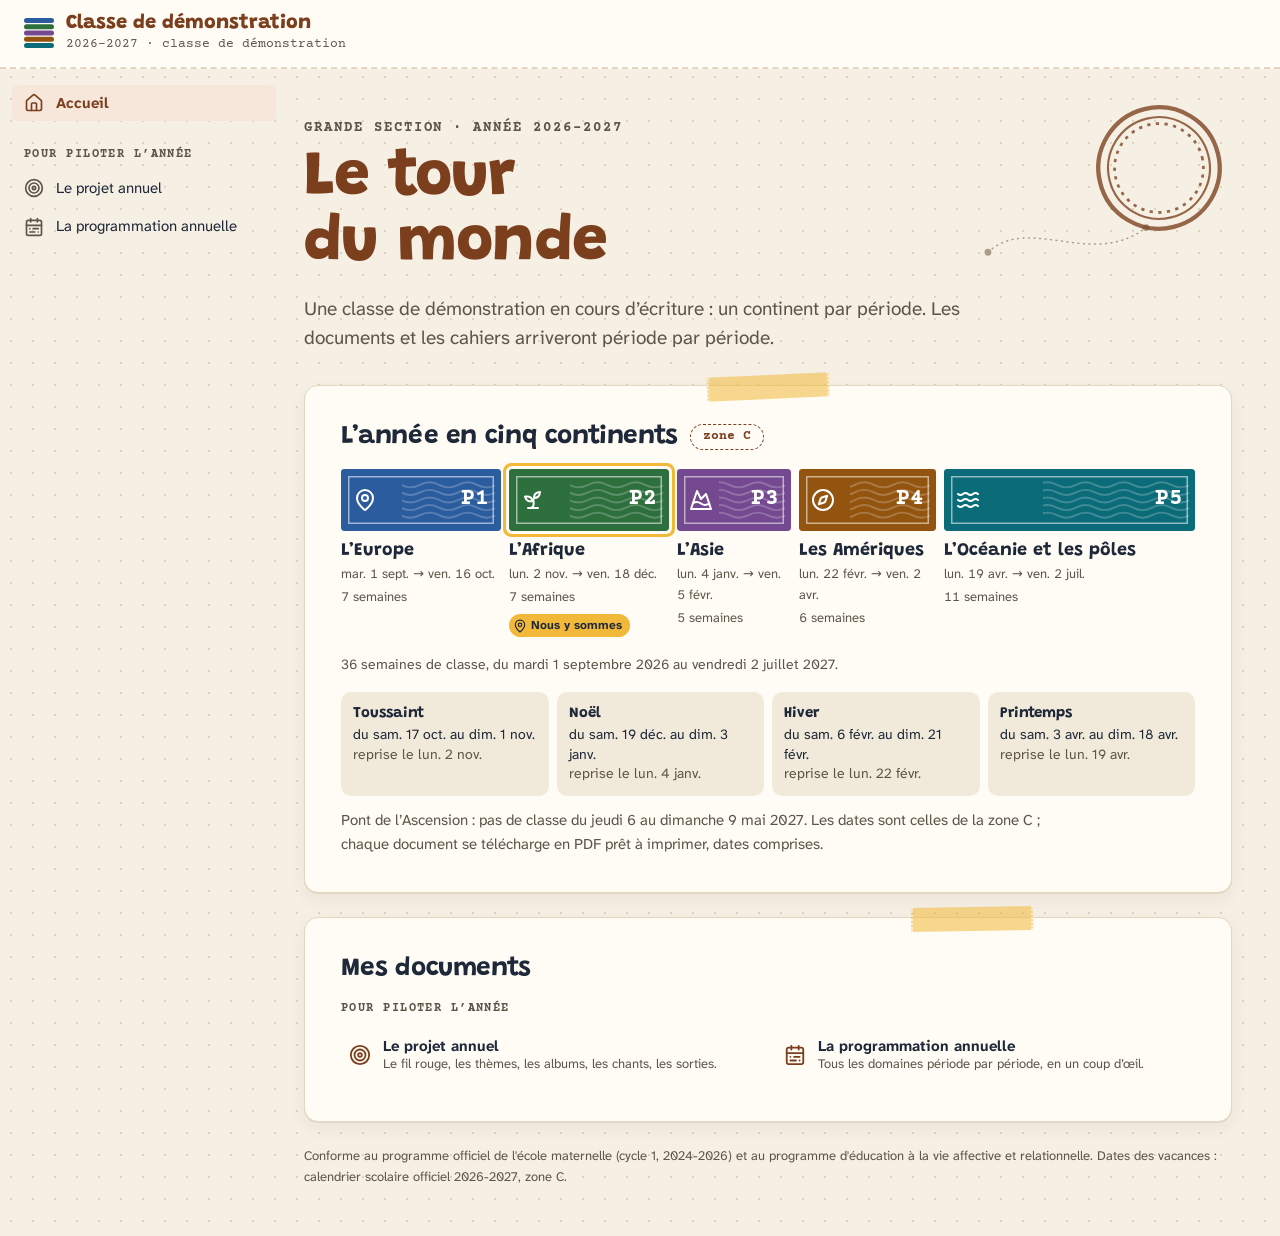
==== site/index.html @ b3f5111d "Chaque classe a son design system : un thème qui habille des composants nommés Décision du propriéta" ====
<!DOCTYPE html>
<html lang="fr">
<head>
  <meta charset="UTF-8">
  <meta name="viewport" content="width=device-width, initial-scale=1, viewport-fit=cover">
  <title>Ma classe</title>
  <meta name="description" content="Toutes les progressions, la programmation et les évaluations de l'année, aux dates des vacances de la classe, à consulter et à imprimer en PDF.">
  <meta name="theme-color" content="#f6f7f2" media="(prefers-color-scheme: light)">
  <meta name="theme-color" content="#121a16" media="(prefers-color-scheme: dark)">
  <link rel="icon" href="favicon.ico" sizes="any">
  <link rel="icon" href="icones/favicon-32.png" type="image/png" sizes="32x32">
  <link rel="apple-touch-icon" href="icones/favicon-180.png" sizes="180x180">
  <link rel="stylesheet" href="charte/charte.css">
  <link rel="stylesheet" href="app.css">
</head>
<body data-support="ecran">
  <header class="bandeau" data-composant="bandeau">
    <span class="orne" data-orne="bandeau" aria-hidden="true"></span>
    <button id="menu-toggle" class="menu-toggle" type="button" aria-label="Ouvrir le menu" aria-expanded="false" aria-controls="sidebar">
      <svg class="ic" aria-hidden="true"><use href="charte/icones.svg#i-menu"/></svg>
    </button>
    <a class="marque" href="#/accueil">
      <svg class="marque-frise" viewBox="0 0 30 30" aria-hidden="true">
        <rect class="m1" x="0" y="0" width="30" height="5" rx="2.5"/>
        <rect class="m2" x="0" y="6.25" width="30" height="5" rx="2.5"/>
        <rect class="m3" x="0" y="12.5" width="30" height="5" rx="2.5"/>
        <rect class="m4" x="0" y="18.75" width="30" height="5" rx="2.5"/>
        <rect class="m5" x="0" y="25" width="30" height="5" rx="2.5"/>
      </svg>
      <span class="marque-texte">
        <span class="marque-titre"></span>
        <span class="marque-sous"></span>
      </span>
    </a>
  </header>

  <div class="layout">
    <nav id="sidebar" class="sidebar" data-composant="menu" aria-label="Documents de l'année"></nav>
    <main class="page">
      <div class="toolbar" data-composant="barre">
        <div id="fil" class="fil"></div>
        <div class="boutons">
          <a id="btn-pdf" class="btn btn-principal" hidden title="PDF prêt à imprimer, avec les dates des vacances de la classe">
            <svg class="ic" aria-hidden="true"><use href="charte/icones.svg#i-download"/></svg>Télécharger le PDF</a>
          <a id="btn-entrainement" class="btn" hidden title="Fiches d'entraînement avec sous-objectifs, 2 niveaux (★ / ★★)">
            <svg class="ic" aria-hidden="true"><use href="charte/icones.svg#i-pencil"/></svg>Entraînement</a>
          <a id="btn-fiches" class="btn" hidden title="Feuilles individuelles d'évaluation, à photocopier">
            <svg class="ic" aria-hidden="true"><use href="charte/icones.svg#i-printer"/></svg>Fiches élève</a>
          <a id="btn-imagier" class="btn" hidden title="Imagier Montessori : cartes de nomenclature en photographies, à découper et à plastifier">
            <svg class="ic" aria-hidden="true"><use href="charte/icones.svg#i-image"/></svg>Imagier</a>
          <a id="btn-corpus" class="btn" hidden title="Cartes-corpus : les mots des trois corpus en cartes de nomenclature, et les étiquettes de tri des fiches X.1">
            <svg class="ic" aria-hidden="true"><use href="charte/icones.svg#i-layers"/></svg>Cartes-corpus</a>
        </div>
      </div>
      <div id="periodes-print" class="periodes-print" hidden></div>
      <article id="contenu" class="contenu" data-composant="document" aria-live="polite">
        <p class="chargement">Chargement…</p>
      </article>
      <footer class="pied" data-composant="pied"></footer>
    </main>
  </div>

  <script src="marked.min.js"></script>
  <script src="classe.js"></script>
  <script src="commun.js"></script>
  <script src="app.js"></script>
</body>
</html>
---- site/charte/charte.css ----
/* Fabriqué par scripts/classe.py : socle.css, composants.css, puis le thème « tour-du-monde » (themes/tour-du-monde/ : theme.css, habillage.css).
   Ne pas modifier à la main : éditer ces fichiers, puis relancer  python3 scripts/classe.py generer */

/* Le socle de la charte — ce que toutes les classes partagent, quel que soit
 * leur thème.
 *
 *  - Andika, la police de tout mot qu'un enfant lit (a et g à un étage, l et I
 *    distincts) : elle ne dépend pas du thème, parce qu'elle sert la lecture ;
 *  - les espacements (pas de 4 px) et les rayons ;
 *  - la mécanique des périodes : data-periode="1".."5" pose --periode,
 *    --periode-trait et --periode-pale à partir des --pN que fournit le thème.
 *
 * Le thème de la classe (site/charte/themes/<thème>/, choisi par classe.yml)
 * fournit le reste : couleurs, polices de l'adulte, ombre (theme.css), et
 * l'habillage des composants nommés (composants.css, facultatif), avec ses
 * motifs et ses polices. scripts/classe.py generer assemble le socle et le
 * thème dans site/charte/charte.css, le seul fichier que chargent les pages.
 * Ne pas éditer charte.css à la main.
 *
 * Ce que le thème ne peut pas changer — la police de l'enfant, les
 * espacements, la mécanique des périodes, le format des pages — est contrôlé
 * par scripts/verifier-theme.py (skill charte-graphique, « Le contrat du
 * thème »).
 */

/* ——— Police de l'enfant (auto-hébergée : le PDF se fabrique sans réseau) ——— */
@font-face { font-family: "Andika"; font-style: normal; font-weight: 400; font-display: swap;
  src: url("polices/andika-latin-400.woff2") format("woff2");
  unicode-range: U+0000-00FF, U+0131, U+0152-0153, U+02BB-02BC, U+02C6, U+02DA, U+02DC, U+0304, U+0308, U+0329, U+2000-206F, U+20AC, U+2122, U+2191, U+2193, U+2212, U+2215, U+FEFF, U+FFFD; }
@font-face { font-family: "Andika"; font-style: normal; font-weight: 400; font-display: swap;
  src: url("polices/andika-latin-ext-400.woff2") format("woff2");
  unicode-range: U+0100-02BA, U+02BD-02C5, U+02C7-02CC, U+02CE-02D7, U+02DD-02FF, U+1E00-1E9F, U+1EF2-1EFF, U+2020, U+20A0-20AB, U+20AD-20C0, U+2113, U+2C60-2C7F, U+A720-A7FF; }
@font-face { font-family: "Andika"; font-style: normal; font-weight: 700; font-display: swap;
  src: url("polices/andika-latin-700.woff2") format("woff2");
  unicode-range: U+0000-00FF, U+0131, U+0152-0153, U+02BB-02BC, U+02C6, U+02DA, U+02DC, U+0304, U+0308, U+0329, U+2000-206F, U+20AC, U+2122, U+2191, U+2193, U+2212, U+2215, U+FEFF, U+FFFD; }
@font-face { font-family: "Andika"; font-style: normal; font-weight: 700; font-display: swap;
  src: url("polices/andika-latin-ext-700.woff2") format("woff2");
  unicode-range: U+0100-02BA, U+02BD-02C5, U+02C7-02CC, U+02CE-02D7, U+02DD-02FF, U+1E00-1E9F, U+1EF2-1EFF, U+2020, U+20A0-20AB, U+20AD-20C0, U+2113, U+2C60-2C7F, U+A720-A7FF; }

/* ——— Jetons communs ——— */
:root {
  /* La police des mots de l'enfant : la même pour toutes les classes */
  --police-enfant: "Andika", "Century Gothic", Verdana, sans-serif;

  /* Espacements (pas de 4 px) */
  --esp-1: 4px; --esp-2: 8px; --esp-3: 12px; --esp-4: 16px;
  --esp-5: 24px; --esp-6: 32px; --esp-7: 48px; --esp-8: 64px;

  /* Les rayons ne sont pas du socle : ils donnent son visage à la classe,
     le thème les porte (--rayon-s, -m, -l, -pilule). */

  /* La mention de rangement des cartes (« période 1 · l'Europe · faune ») :
     l'enseignant la lit en triant les cartes plastifiées. Imprimée à 5,5 pt
     en gris pâle, elle ne se lisait plus ; 6,5 pt et l'encre douce (4,5:1)
     sont le minimum. */
  --repere-taille: 6.5pt;
  --repere-encre: var(--encre-douce);

  /* La police des étiquettes de l'adulte (pastilles, numéros de période,
     tampons) : celle des titres, sauf si le thème en apporte une troisième. */
  --police-etiquette: var(--police-titre);
}

/* Les ornements : des éléments vides que le moteur pose aux points
   d'accroche (data-orne="…") et qu'un thème peut remplir d'un motif. Sans
   thème, ils n'existent pas. Ils ne prennent jamais de place dans la page :
   un thème les place en position absolue (verifier-theme.py le vérifie sur
   le papier). */
.orne { display: none; }

/* La période d'un bloc : data-periode="1".."5" pose --periode, --periode-trait et --periode-pale. */
[data-periode="1"] { --periode: var(--p1); --periode-trait: var(--p1-trait); --periode-pale: var(--p1-pale); }
[data-periode="2"] { --periode: var(--p2); --periode-trait: var(--p2-trait); --periode-pale: var(--p2-pale); }
[data-periode="3"] { --periode: var(--p3); --periode-trait: var(--p3-trait); --periode-pale: var(--p3-pale); }
[data-periode="4"] { --periode: var(--p4); --periode-trait: var(--p4-trait); --periode-pale: var(--p4-pale); }
[data-periode="5"] { --periode: var(--p5); --periode-trait: var(--p5-trait); --periode-pale: var(--p5-pale); }

/* ——— Les mots que l'enfant lit ———
   Tout mot qu'un enfant lit s'écrit en Andika (a et g à un étage, l et I
   distincts) : cartes, étiquettes, mots sous les images, lettres, tableaux,
   défis. Règle du socle, hors couche : ni le thème ni une feuille de cahier
   ne la défont (verifier-theme.py refuse qu'un thème y touche). La consigne,
   l'en-tête et le pied d'une fiche, qui s'adressent à l'adulte, restent dans
   la police du texte. */
.fiche :is(.case, .appariement .item, .alphabet .al, .bande .c, .carte-lettre, .plaque, .bande-lettres,
  .mot-grand, .quadrillage td, .trace, .modele, table.tab td, table.tab th, .defi, .domino .total,
  .graphisme, .seriation, .lettres-decoupe, .grandes-cases, .motif),
.carte .mot, .etiquette .mot, .mot-tri, .mot-script, .couverture-titre { font-family: var(--police-enfant); }

/* Les composants communs du moteur — ce que plusieurs cahiers partagent et
 * qu'aucune feuille de cahier ne porte seule : la couverture.
 *
 * Rangés dans la couche « moteur », comme les feuilles des cahiers : le thème
 * de la classe les habille (themes/<thème>/habillage.css) sans surenchère de
 * sélecteurs. Assemblé dans charte.css par scripts/classe.py, entre le socle
 * et le thème. La structure HTML est fabriquée par classe.couverture().
 */
@layer moteur {

/* ——— La couverture d'un cahier : une page A4, la première du PDF ———
   Le seul papier qui puisse porter un aplat sombre (règle du socle : les
   fiches élève restent à l'encre légère). Sans thème : un cadre à la couleur
   de la période, le nom du milieu en grand, en Andika — l'enfant le lit. */
.planche.couverture {
  position: relative; isolation: isolate; overflow: hidden;
  /* 277 mm de page utile : 6 mm de tolérance d'arrondi, sinon la
     couverture pousse le cahier d'une page (skill imprimer-pdf) */
  height: 271mm; display: flex; flex-direction: column; justify-content: space-between;
  padding: 14mm 12mm; border: 1.2pt solid var(--periode); border-radius: 4mm;
  background: var(--feuille);
  -webkit-print-color-adjust: exact; print-color-adjust: exact;
}
.couverture-tete {
  display: flex; justify-content: space-between; gap: 6mm;
  font: 700 9.5pt/1.3 var(--police-texte); color: var(--encre-douce);
  text-transform: uppercase; letter-spacing: .06em;
}
.couverture-centre { text-align: center; }
.couverture-cahier { font: 700 16pt/1.2 var(--police-titre); color: var(--periode); margin: 0 0 5mm; }
.couverture-titre {
  font-family: var(--police-enfant); font-size: 46pt; font-weight: 700; line-height: 1.08;
  color: var(--encre); margin: 0; text-wrap: balance;
}
.couverture-sous { font: 400 12pt/1.4 var(--police-texte); color: var(--encre-douce); margin: 5mm auto 0; max-width: 130mm; }
.couverture-pied {
  display: flex; justify-content: space-between; align-items: center; gap: 6mm;
  border-top: .8pt solid var(--periode-trait); padding-top: 4mm;
  font: 400 10pt/1.3 var(--police-texte); color: var(--encre-douce);
}
.couverture-periode { display: inline-flex; align-items: center; gap: 3mm; font: 700 12pt/1 var(--police-etiquette); color: var(--periode); }
.couverture-num {
  display: inline-grid; place-items: center; width: 12mm; height: 12mm; border-radius: 50%;
  border: 1.2pt solid var(--periode); font-size: 16pt;
}

} /* fin de la couche moteur */

/* ——— themes/tour-du-monde/theme.css ——— */
/* Le thème « tour-du-monde » — le carnet de voyage de la classe.
 *
 * Un carnet de voyage d'enfant : un papier crème, pointé comme un carnet, une
 * encre de stylo bleu-noir, le cuir de la valise pour la couleur de la
 * maison, et pour chaque continent la couleur d'un timbre. Les titres sont
 * écrits à la main de l'adulte (Grandstander), les étiquettes tapées à la
 * machine comme un billet ou une étiquette de bagage (Courier Prime) ; le
 * texte reste en Atkinson Hyperlegible, les mots de l'enfant en Andika (socle).
 *
 * Ce fichier porte les jetons (clair, sombre, impression) ; l'habillage des
 * composants est dans habillage.css, les motifs dans motifs/, les polices dans
 * polices/ — tout est déclaré, avec sa licence, dans theme.yml.
 */

/* ——— Polices du thème (auto-hébergées, OFL) ——— */
@font-face { font-family: "Grandstander"; font-style: normal; font-weight: 100 900; font-display: swap;
  src: url("themes/tour-du-monde/polices/grandstander-latin.woff2") format("woff2");
  unicode-range: U+0000-00FF, U+0131, U+0152-0153, U+02BB-02BC, U+02C6, U+02DA, U+02DC, U+0304, U+0308, U+0329, U+2000-206F, U+20AC, U+2122, U+2191, U+2193, U+2212, U+2215, U+FEFF, U+FFFD; }
@font-face { font-family: "Grandstander"; font-style: normal; font-weight: 100 900; font-display: swap;
  src: url("themes/tour-du-monde/polices/grandstander-latin-ext.woff2") format("woff2");
  unicode-range: U+0100-02BA, U+02BD-02C5, U+02C7-02CC, U+02CE-02D7, U+02DD-02FF, U+1E00-1E9F, U+1EF2-1EFF, U+2020, U+20A0-20AB, U+20AD-20C0, U+2113, U+2C60-2C7F, U+A720-A7FF; }
@font-face { font-family: "Courier Prime"; font-style: normal; font-weight: 400; font-display: swap;
  src: url("themes/tour-du-monde/polices/courier-prime-latin-400.woff2") format("woff2");
  unicode-range: U+0000-00FF, U+0131, U+0152-0153, U+02BB-02BC, U+02C6, U+02DA, U+02DC, U+0304, U+0308, U+0329, U+2000-206F, U+20AC, U+2122, U+2191, U+2193, U+2212, U+2215, U+FEFF, U+FFFD; }
@font-face { font-family: "Courier Prime"; font-style: normal; font-weight: 400; font-display: swap;
  src: url("themes/tour-du-monde/polices/courier-prime-latin-ext-400.woff2") format("woff2");
  unicode-range: U+0100-02BA, U+02BD-02C5, U+02C7-02CC, U+02CE-02D7, U+02DD-02FF, U+1E00-1E9F, U+1EF2-1EFF, U+2020, U+20A0-20AB, U+20AD-20C0, U+2113, U+2C60-2C7F, U+A720-A7FF; }
@font-face { font-family: "Courier Prime"; font-style: normal; font-weight: 700; font-display: swap;
  src: url("themes/tour-du-monde/polices/courier-prime-latin-700.woff2") format("woff2");
  unicode-range: U+0000-00FF, U+0131, U+0152-0153, U+02BB-02BC, U+02C6, U+02DA, U+02DC, U+0304, U+0308, U+0329, U+2000-206F, U+20AC, U+2122, U+2191, U+2193, U+2212, U+2215, U+FEFF, U+FFFD; }
@font-face { font-family: "Courier Prime"; font-style: normal; font-weight: 700; font-display: swap;
  src: url("themes/tour-du-monde/polices/courier-prime-latin-ext-700.woff2") format("woff2");
  unicode-range: U+0100-02BA, U+02BD-02C5, U+02C7-02CC, U+02CE-02D7, U+02DD-02FF, U+1E00-1E9F, U+1EF2-1EFF, U+2020, U+20A0-20AB, U+20AD-20C0, U+2113, U+2C60-2C7F, U+A720-A7FF; }
@font-face { font-family: "Atkinson Hyperlegible Next"; font-style: normal; font-weight: 200 800; font-display: swap;
  src: url("themes/tour-du-monde/polices/atkinson-next-latin.woff2") format("woff2");
  unicode-range: U+0000-00FF, U+0131, U+0152-0153, U+02BB-02BC, U+02C6, U+02DA, U+02DC, U+0304, U+0308, U+0329, U+2000-206F, U+20AC, U+2122, U+2191, U+2193, U+2212, U+2215, U+FEFF, U+FFFD; }
@font-face { font-family: "Atkinson Hyperlegible Next"; font-style: normal; font-weight: 200 800; font-display: swap;
  src: url("themes/tour-du-monde/polices/atkinson-next-latin-ext.woff2") format("woff2");
  unicode-range: U+0100-02BA, U+02BD-02C5, U+02C7-02CC, U+02CE-02D7, U+02DD-02FF, U+1E00-1E9F, U+1EF2-1EFF, U+2020, U+20A0-20AB, U+20AD-20C0, U+2113, U+2C60-2C7F, U+A720-A7FF; }
@font-face { font-family: "Atkinson Hyperlegible Next"; font-style: italic; font-weight: 200 800; font-display: swap;
  src: url("themes/tour-du-monde/polices/atkinson-next-latin-italic.woff2") format("woff2");
  unicode-range: U+0000-00FF, U+0131, U+0152-0153, U+02BB-02BC, U+02C6, U+02DA, U+02DC, U+0304, U+0308, U+0329, U+2000-206F, U+20AC, U+2122, U+2191, U+2193, U+2212, U+2215, U+FEFF, U+FFFD; }

/* ——— Jetons du thème ——— */
:root {
  /* Le papier du carnet */
  --papier: #f5efe4;          /* la page crème, pointée (habillage.css) */
  --feuille: #fffcf6;         /* la feuille collée dans le carnet */
  --feuille-creuse: #f1e9da;  /* zone en retrait */
  --trait: #e3d7c3;           /* filets */
  --trait-fort: #8c7a5e;      /* bord d'un contrôle (3:1) */

  /* Les encres */
  --encre: #1e2838;           /* encre de stylo bleu-noir */
  --encre-douce: #5d5547;     /* crayon */
  --sapin: #7b3f1e;           /* le cuir de la valise : titres, action principale, état actif */
  --sapin-pale: #f6e7da;
  --sur-sapin: #ffffff;
  --bouton-dor: #f1b83a;      /* le jaune des étiquettes : « aujourd'hui », le défi */
  --sur-bouton-dor: #1e2838;
  --coquelicot: #b42318;      /* erreur, alerte */
  --anneau: #7b3f1e;

  /* Les cinq continents : la couleur d'un timbre. Les familles restent celles
     que les modes d'emploi impriment (« le filet bleu ») : bleu, vert,
     violet, ocre, turquoise. */
  --p1: #2b5c9e; --p1-trait: #b8cdea; --p1-pale: #e9f0fa;   /* l'Europe — bleu cobalt */
  --p2: #2e6f3e; --p2-trait: #b5d8bd; --p2-pale: #e8f3ea;   /* l'Afrique — vert baobab */
  --p3: #74498f; --p3-trait: #d4c2e3; --p3-pale: #f3edf8;   /* l'Asie — violet lotus */
  --p4: #93540f; --p4-trait: #ebcf9f; --p4-pale: #fbf0dd;   /* les Amériques — ocre canyon */
  --p5: #0c6b78; --p5-trait: #a6d8df; --p5-pale: #e4f3f5;   /* l'Océanie et les pôles — turquoise lagon */
  --sur-periode: #ffffff;

  /* Rayons : un carnet a des coins doux, pas des pilules partout */
  --rayon-s: 6px; --rayon-m: 10px; --rayon-l: 14px; --rayon-pilule: 999px;

  /* Les polices de l'adulte */
  --police-titre: "Grandstander", "Comic Neue", "Segoe UI", system-ui, sans-serif;
  --police-texte: "Atkinson Hyperlegible Next", "Atkinson Hyperlegible", "Segoe UI", system-ui, sans-serif;
  --police-etiquette: "Courier Prime", "Courier New", ui-monospace, monospace;


  --ombre-flotte: 0 1px 2px rgba(60, 40, 20, .08), 0 10px 26px rgba(60, 40, 20, .12);

  /* Les accroches du papier */
  --consigne-fond: #fbf5e8; --consigne-bord: #a07f4c; --consigne-encre: #3f3420; --consigne-accent: #7b3f1e;
  --sous-objectif-fond: #eef3f9; --sous-objectif-bord: #8fa9c8; --sous-objectif-encre: #23446e;
  --defi-fond: #fdf3dc; --defi-bord: #c08a2a; --defi-accent: #7b4a07;
  --fiche-cadre: #2b2a28;

  /* Propres au thème */
  --t-kraft: #ece0c8;         /* le kraft de la couverture */
  --t-ruban: rgba(241, 184, 58, .55);  /* le ruban adhésif qui tient les feuilles */
}

@media (prefers-color-scheme: dark) {
  :root:not([data-theme="light"]) {
    --papier: #17140f; --feuille: #211c16; --feuille-creuse: #1b1712;
    --trait: #3a3127; --trait-fort: #7d6f5c;
    --encre: #efe8dc; --encre-douce: #b9ad9a;
    --sapin: #e5a57c; --sapin-pale: #3a2618; --sur-sapin: #1a120c;
    --bouton-dor: #f1b83a; --sur-bouton-dor: #1e2838;
    --coquelicot: #f48a78; --anneau: #f1b83a;
    --p1: #8fb4ec; --p1-trait: #2f4566; --p1-pale: #1b2638;
    --p2: #86c896; --p2-trait: #2d4a35; --p2-pale: #182a1d;
    --p3: #c3a6e0; --p3-trait: #4a3a5c; --p3-pale: #2a2135;
    --p4: #e7b061; --p4-trait: #5a4321; --p4-pale: #33260f;
    --p5: #6ccbd6; --p5-trait: #23525a; --p5-pale: #112c30; --sur-periode: #14100b;
    --ombre-flotte: 0 1px 2px rgba(0, 0, 0, .3), 0 8px 24px rgba(0, 0, 0, .35);
    --t-kraft: #2b241b; --t-ruban: rgba(241, 184, 58, .35);
    color-scheme: dark;
  }
}
:root[data-theme="dark"] {
  --papier: #17140f; --feuille: #211c16; --feuille-creuse: #1b1712;
  --trait: #3a3127; --trait-fort: #7d6f5c;
  --encre: #efe8dc; --encre-douce: #b9ad9a;
  --sapin: #e5a57c; --sapin-pale: #3a2618; --sur-sapin: #1a120c;
  --bouton-dor: #f1b83a; --sur-bouton-dor: #1e2838;
  --coquelicot: #f48a78; --anneau: #f1b83a;
  --p1: #8fb4ec; --p1-trait: #2f4566; --p1-pale: #1b2638;
  --p2: #86c896; --p2-trait: #2d4a35; --p2-pale: #182a1d;
  --p3: #c3a6e0; --p3-trait: #4a3a5c; --p3-pale: #2a2135;
  --p4: #e7b061; --p4-trait: #5a4321; --p4-pale: #33260f;
  --p5: #6ccbd6; --p5-trait: #23525a; --p5-pale: #112c30; --sur-periode: #14100b;
  --ombre-flotte: 0 1px 2px rgba(0, 0, 0, .3), 0 8px 24px rgba(0, 0, 0, .35);
  --t-kraft: #2b241b; --t-ruban: rgba(241, 184, 58, .35);
  color-scheme: dark;
}

/* Le papier imprimé reste clair, quel que soit le thème de l'écran. */
@media print {
  :root, :root[data-theme="dark"], :root:not([data-theme="light"]) {
    --papier: #ffffff; --feuille: #ffffff; --feuille-creuse: #f6f1e8;
    --trait: #d6cab5; --trait-fort: #7a6a51;
    --encre: #1e2838; --encre-douce: #4f4839;
    --sapin: #7b3f1e; --sapin-pale: #f6e7da; --sur-sapin: #ffffff;
    --p1: #2b5c9e; --p1-trait: #b8cdea; --p1-pale: #e9f0fa;
    --p2: #2e6f3e; --p2-trait: #b5d8bd; --p2-pale: #e8f3ea;
    --p3: #74498f; --p3-trait: #d4c2e3; --p3-pale: #f3edf8;
    --p4: #93540f; --p4-trait: #ebcf9f; --p4-pale: #fbf0dd;
    --p5: #0c6b78; --p5-trait: #a6d8df; --p5-pale: #e4f3f5; --sur-periode: #ffffff;
    --t-kraft: #f1e7d4; --t-ruban: rgba(241, 184, 58, .45);
    color-scheme: light;
  }
}

/* ——— themes/tour-du-monde/habillage.css ——— */
/* L'habillage du thème « tour-du-monde » — le carnet de voyage.
 *
 * Le thème habille, il ne restructure pas : chaque règle part d'un composant
 * que le moteur nomme (data-composant, data-orne, .fiche, .pastille, .btn) et
 * ne touche que ses parties documentées (skill charte-graphique). Sur le
 * papier, il ne change que l'apparence ; ses ornements sont en position
 * absolue. scripts/verifier-theme.py le contrôle.
 *
 * Trois objets du voyage, et pas un de plus : le timbre (la frise, le numéro
 * de période), le tampon de la poste (l'accueil, les couvertures) et
 * l'étiquette de bagage (les cahiers à imprimer, la couverture, la consigne).
 * Les ornements sont des tracés : aucun dessin d'objet ni d'animal.
 */

/* ════════════════════════ L'écran ════════════════════════ */

/* Le papier pointé du carnet */
body[data-support="ecran"] { background-image: url("themes/tour-du-monde/motifs/grille.svg"); background-size: 22px 22px; }

/* — Bandeau — */
[data-composant="bandeau"] { border-bottom: 2px dashed var(--trait); }
[data-composant="bandeau"] .marque-titre { font-weight: 800; letter-spacing: 0; }
[data-composant="bandeau"] .marque-sous { font-family: var(--police-etiquette); font-size: 13px; }

/* — En-tête de l'accueil : le tampon de la poste au bout de l'itinéraire — */
[data-composant="accueil-tete"] { padding-right: 230px; }
[data-composant="accueil-tete"] h1 { font-weight: 800; letter-spacing: -.015em; line-height: 1.02; }
[data-composant="accueil-tete"] .surtitre { font-family: var(--police-etiquette); letter-spacing: .14em; font-size: 14px; }
[data-orne="accueil"] {
  display: block; position: absolute; z-index: -1; right: 0; top: 10px; width: 250px; height: 190px;
}
[data-orne="accueil"]::before {           /* l'itinéraire pointillé */
  content: ""; position: absolute; left: 0; bottom: 18px; width: 170px; height: 70px;
  background: var(--trait-fort);
  -webkit-mask: url("themes/tour-du-monde/motifs/itineraire.svg") center / contain no-repeat;
          mask: url("themes/tour-du-monde/motifs/itineraire.svg") center / contain no-repeat;
  opacity: .7;
}
[data-orne="accueil"]::after {            /* le tampon, et ses ondes */
  content: ""; position: absolute; right: 8px; top: 0; width: 130px; height: 130px;
  background: var(--sapin); transform: rotate(-14deg); opacity: .78;
  -webkit-mask: url("themes/tour-du-monde/motifs/tampon.svg") center / contain no-repeat;
          mask: url("themes/tour-du-monde/motifs/tampon.svg") center / contain no-repeat;
}

/* — Les blocs : des feuilles collées au ruban adhésif — */
[data-composant="bloc"] { border-color: var(--trait); box-shadow: 0 1px 0 var(--trait), 0 6px 18px rgba(80, 60, 30, .06); }
[data-composant="bloc"]::before {
  content: ""; position: absolute; top: -11px; left: 50%; width: 118px; height: 24px;
  transform: translateX(-50%) rotate(-2.5deg); background: var(--t-ruban);
  border-left: 2px dotted rgba(255, 255, 255, .6); border-right: 2px dotted rgba(255, 255, 255, .6);
}
[data-composant="bloc"][data-bloc="materiel"]::before { transform: translateX(-50%) rotate(2deg); left: 30%; }
[data-composant="bloc"][data-bloc="documents"]::before { transform: translateX(-50%) rotate(-1deg); left: 72%; }
[data-composant="bloc"] .zone-badge { font-family: var(--police-etiquette); border: 1.5px dashed var(--sapin); background: transparent; }

/* — La frise : cinq timbres, dentelés, oblitérés — */
[data-composant="frise"] .frise-bande {
  border-radius: 3px; height: 62px;
  background:
    radial-gradient(circle, var(--feuille) 2.6px, transparent 3.1px) 1px -4px / 9px 8px repeat-x,
    radial-gradient(circle, var(--feuille) 2.6px, transparent 3.1px) 1px calc(100% + 4px) / 9px 8px repeat-x,
    radial-gradient(circle, var(--feuille) 2.6px, transparent 3.1px) -4px 1px / 8px 9px repeat-y,
    radial-gradient(circle, var(--feuille) 2.6px, transparent 3.1px) calc(100% + 4px) 1px / 8px 9px repeat-y,
    var(--periode);
  box-shadow: inset 0 0 0 7px var(--periode), inset 0 0 0 8.5px rgba(255, 255, 255, .55);
}
[data-composant="frise"] .frise-periode.en-cours .frise-bande {
  box-shadow: inset 0 0 0 7px var(--periode), inset 0 0 0 8.5px rgba(255, 255, 255, .55),
              0 0 0 3px var(--feuille), 0 0 0 6px var(--bouton-dor);
}
[data-orne="frise"] {
  display: block; position: absolute; z-index: -1; right: 6px; top: 12px; bottom: 12px; width: 58%;
  background: var(--sur-periode); opacity: .22;
  -webkit-mask: url("themes/tour-du-monde/motifs/obliteration.svg") right center / auto 100% no-repeat;
          mask: url("themes/tour-du-monde/motifs/obliteration.svg") right center / auto 100% no-repeat;
}
[data-composant="frise"] .frise-num { font-family: var(--police-etiquette); font-size: 23px; }
[data-composant="frise"] .frise-milieu { font-weight: 700; font-size: 18px; }

/* — Le matériel : des étiquettes de bagage — */
[data-composant="materiel"] { border-radius: 6px 22px 22px 6px; border-width: 1.5px; }
[data-composant="materiel"] .materiel-tete { border-bottom: 2px dashed var(--periode-trait); padding-right: 56px; }
[data-composant="materiel"] .materiel-num { font-family: var(--police-etiquette); letter-spacing: .12em; }
[data-orne="materiel"] {
  display: block; position: absolute; right: 20px; top: 50%; width: 18px; height: 18px; margin-top: -9px;
  border-radius: 50%; background: var(--feuille); box-shadow: 0 0 0 4px var(--periode-trait), 0 0 0 5px var(--periode);
}

/* — Les documents, la pastille, les boutons — */
[data-composant="documents"] h3 { font-family: var(--police-etiquette); letter-spacing: .12em; }
.pastille { font-family: var(--police-etiquette); box-shadow: inset 0 0 0 2px rgba(255, 255, 255, .5); }
.btn { border-radius: 8px; }
[data-composant="document"] h1 { font-weight: 800; }
[data-composant="menu"] .groupe { font-family: var(--police-etiquette); letter-spacing: .12em; }

@media (max-width: 760px) {
  [data-composant="frise"] .frise-bande { height: 100%; }
}
@media (max-width: 640px) {
  [data-composant="accueil-tete"] { padding-right: 0; padding-top: var(--esp-6); }
  [data-orne="accueil"] { width: 110px; height: 96px; top: 64px; right: -4px; opacity: .6; }
  [data-orne="accueil"]::after { width: 74px; height: 74px; }
  [data-orne="accueil"]::before { display: none; }
  [data-composant="bloc"]::before { width: 84px; height: 20px; top: -9px; }
}

/* ════════════════════════ Le papier ════════════════════════
   L'apparence seulement : la pagination ne bouge pas. Peu d'encre : des
   traits et des teintes pâles, l'aplat va à la couverture. */

/* — La fiche élève : un billet, une étiquette — */
.fiche .entete .cartouche {
  background:
    radial-gradient(circle at 0 0, #fff 2mm, transparent 2.1mm),
    radial-gradient(circle at 0 100%, #fff 2mm, transparent 2.1mm),
    linear-gradient(var(--periode) 55%, transparent 0) 0 0 / .7pt 2.2mm repeat-y,
    var(--periode-pale);
}
.fiche .entete .cartouche .ref { font-family: var(--police-etiquette); letter-spacing: .06em; }
.fiche .titre {
  text-decoration: underline; text-decoration-style: dashed; text-decoration-color: var(--periode-trait);
  text-decoration-thickness: 1.4pt; text-underline-offset: 2.5pt;
}
.fiche .titre::after {                    /* le tampon de l'étape, à l'encre pâle */
  content: ""; position: absolute; right: 0; top: -2.5mm; width: 26mm; height: 11mm;
  background: var(--periode-trait);
  -webkit-mask: url("themes/tour-du-monde/motifs/tampon.svg") right center / 11mm 11mm no-repeat, url("themes/tour-du-monde/motifs/obliteration.svg") left center / 17mm 7mm no-repeat;
          mask: url("themes/tour-du-monde/motifs/tampon.svg") right center / 11mm 11mm no-repeat, url("themes/tour-du-monde/motifs/obliteration.svg") left center / 17mm 7mm no-repeat;
}
.fiche .exo .num { font-family: var(--police-etiquette); }
.fiche .pied-fiche .codage { font-family: var(--police-etiquette); border-style: dashed; }

/* — Les planches : l'en-tête tapé à la machine — */
[data-composant="entete-planche"] { font-family: var(--police-etiquette); }

/* — Les cartes : quatre coins photo, comme dans un album — */
[data-composant="carte-imagier"] .photo::before, [data-composant="carte-imagier"] .photo::after,
[data-composant="carte-corpus"] .visuel::before, [data-composant="carte-corpus"] .visuel::after,
[data-composant="carte-imagier"]::before, [data-composant="carte-imagier"]::after,
[data-composant="carte-corpus"]::before, [data-composant="carte-corpus"]::after {
  content: ""; position: absolute; z-index: 1; width: 6mm; height: 6mm; background: var(--periode-trait);
}
[data-composant="carte-imagier"] .photo::before, [data-composant="carte-corpus"] .visuel::before {
  left: 0; top: 0; clip-path: polygon(0 0, 100% 0, 0 100%);
}
[data-composant="carte-imagier"] .photo::after, [data-composant="carte-corpus"] .visuel::after {
  right: 0; bottom: 0; clip-path: polygon(100% 0, 100% 100%, 0 100%);
}
[data-composant="carte-imagier"]::before, [data-composant="carte-corpus"]::before {
  right: 2mm; top: 2mm; clip-path: polygon(0 0, 100% 0, 100% 100%);
}
[data-composant="carte-imagier"]::after, [data-composant="carte-corpus"]::after {
  left: 2mm; top: 58mm; clip-path: polygon(0 0, 0 100%, 100% 100%);
}

/* — Les étiquettes de tri : des étiquettes de bagage, œillet compris — */
[data-composant="etiquette-tri"] { border-style: dashed; }
[data-composant="etiquette-tri"]::before {
  content: ""; position: absolute; left: 5mm; top: 50%; width: 4.5mm; height: 4.5mm; margin-top: -2.25mm;
  border-radius: 50%; border: .9pt solid var(--periode); background: #fff;
}

/* — La page de garde : l'itinéraire, en haut à droite — */
[data-composant="garde"] .sous-titre { font-family: var(--police-etiquette); }
[data-orne="garde"] {
  display: block; position: absolute; right: 0; top: 0; width: 46mm; height: 12mm;
  background: var(--periode-trait);
  -webkit-mask: url("themes/tour-du-monde/motifs/itineraire.svg") center / contain no-repeat;
          mask: url("themes/tour-du-monde/motifs/itineraire.svg") center / contain no-repeat;
}
[data-composant="credits"] h2 { font-family: var(--police-titre); }

/* — La couverture : l'étiquette du bagage, tamponnée — */
[data-composant="couverture"] {
  background: url("themes/tour-du-monde/motifs/grille.svg") 0 0 / 7mm 7mm, var(--t-kraft);
  border-color: var(--encre); border-style: solid;
}
[data-composant="couverture"] .couverture-tete { font-family: var(--police-etiquette); color: var(--encre); letter-spacing: .1em; }
[data-composant="couverture"] .couverture-centre {
  position: relative; margin: 0 6mm 0 14mm; padding: 22mm 14mm 18mm 24mm;
  background: #fffdf8; border: 1.2pt solid var(--encre); border-radius: 5mm;
  transform: rotate(-2.2deg); text-align: left;
  box-shadow: inset 0 0 0 4mm #fffdf8, inset 0 0 0 4.5mm var(--periode-trait);
}
[data-composant="couverture"] .couverture-cahier {
  font-family: var(--police-etiquette); font-size: 13pt; letter-spacing: .12em; text-transform: uppercase; color: var(--periode);
}
[data-composant="couverture"] .couverture-titre { text-align: left; }
[data-composant="couverture"] .couverture-sous { margin-left: 0; font-size: 12.5pt; color: var(--encre-douce); }
[data-orne="couverture-embleme"] {         /* l'œillet de l'étiquette */
  display: block; position: absolute; left: 7mm; top: 50%; width: 8mm; height: 8mm; margin-top: -4mm;
  border-radius: 50%; background: var(--t-kraft); box-shadow: 0 0 0 1.6mm var(--periode-trait), 0 0 0 2mm var(--periode);
}
[data-orne="couverture-fond"] {           /* la ficelle */
  display: block; position: absolute; left: 4mm; top: 52mm; width: 40mm; height: 70mm;
  background: var(--encre-douce); opacity: .8;
  -webkit-mask: url("themes/tour-du-monde/motifs/ficelle.svg") center / contain no-repeat;
          mask: url("themes/tour-du-monde/motifs/ficelle.svg") center / contain no-repeat;
}
[data-orne="couverture-tampon"] {         /* le tampon de la période, et ses ondes */
  display: block; position: absolute; right: 12mm; top: 30mm; width: 92mm; height: 46mm;
  background: var(--periode); opacity: .85; transform: rotate(-9deg);
  -webkit-mask: url("themes/tour-du-monde/motifs/tampon.svg") right center / 46mm 46mm no-repeat, url("themes/tour-du-monde/motifs/obliteration.svg") left center / 52mm 26mm no-repeat;
          mask: url("themes/tour-du-monde/motifs/tampon.svg") right center / 46mm 46mm no-repeat, url("themes/tour-du-monde/motifs/obliteration.svg") left center / 52mm 26mm no-repeat;
}
[data-composant="couverture"] .couverture-pied { border-top: 1.2pt dashed var(--encre); }
[data-composant="couverture"] .couverture-periode { font-family: var(--police-etiquette); text-transform: uppercase; letter-spacing: .1em; color: var(--encre); }
[data-composant="couverture"] .couverture-num {           /* le timbre du continent */
  width: 16mm; height: 19mm; border-radius: 0; border: 0; color: var(--sur-periode); font-size: 20pt;
  background:
    radial-gradient(circle, var(--t-kraft) 1mm, transparent 1.15mm) .5mm -1.1mm / 2.6mm 2.2mm repeat-x,
    radial-gradient(circle, var(--t-kraft) 1mm, transparent 1.15mm) .5mm calc(100% + 1.1mm) / 2.6mm 2.2mm repeat-x,
    radial-gradient(circle, var(--t-kraft) 1mm, transparent 1.15mm) -1.1mm .5mm / 2.2mm 2.6mm repeat-y,
    radial-gradient(circle, var(--t-kraft) 1mm, transparent 1.15mm) calc(100% + 1.1mm) .5mm / 2.2mm 2.6mm repeat-y,
    var(--periode);
  box-shadow: inset 0 0 0 2mm var(--periode), inset 0 0 0 2.4mm rgba(255, 255, 255, .6);
}
[data-composant="couverture"] .couverture-projet { font-family: var(--police-titre); font-size: 14pt; color: var(--sapin); }
---- site/app.css ----
/* ——— L'application de la classe ———
 * Toutes les valeurs viennent de charte/charte.css (le socle, puis le thème de la classe).
 * Mise en page : un bandeau, un menu à gauche, une feuille posée sur le papier.
 */

/* La feuille du moteur est rangée dans la couche « moteur » : l'habillage du
   thème de la classe (charte.css, hors couche) l'emporte sur elle sans
   surenchère de sélecteurs, et un style écrit dans la page (une fiche
   resserrée à la main) l'emporte sur les deux. Skill charte-graphique. */
@layer moteur {
* { box-sizing: border-box; }
[hidden] { display: none !important; }
html { scroll-behavior: smooth; -webkit-text-size-adjust: 100%; }
@media (prefers-reduced-motion: reduce) { html { scroll-behavior: auto; } * { transition: none !important; } }
body {
  margin: 0; background: var(--papier); color: var(--encre);
  font-family: var(--police-texte); font-size: 17px; line-height: 1.6;
  overflow-x: hidden;
}
a { color: inherit; }
:focus-visible { outline: 3px solid var(--anneau); outline-offset: 2px; border-radius: var(--rayon-s); }
.ic { width: 20px; height: 20px; flex-shrink: 0; fill: none; stroke: currentColor; stroke-width: 2; stroke-linecap: round; stroke-linejoin: round; }

/* La pastille de période : le numéro dans la couleur du milieu. */
.pastille {
  display: inline-grid; place-items: center; flex-shrink: 0;
  width: 24px; height: 24px; border-radius: var(--rayon-pilule);
  background: var(--periode); color: var(--sur-periode);
  font: 700 13px/1 var(--police-titre); font-variant-numeric: tabular-nums;
}

/* — Bandeau — */
body::before { content: ""; position: fixed; inset: 0 0 auto; height: env(safe-area-inset-top, 0px); z-index: 30; background: var(--feuille); }
.bandeau {
  position: sticky; top: env(safe-area-inset-top, 0px); z-index: 20;
  display: flex; align-items: center; gap: var(--esp-4); isolation: isolate;
  background: var(--feuille); border-bottom: 1px solid var(--trait);
  padding-block: var(--esp-3);
  padding-left: max(var(--esp-5), env(safe-area-inset-left, 0px));
  padding-right: max(var(--esp-5), env(safe-area-inset-right, 0px));
}
.menu-toggle {
  display: none; place-items: center; width: 40px; height: 40px; padding: 0;
  background: none; border: 1px solid var(--trait); border-radius: var(--rayon-s);
  color: var(--encre); cursor: pointer;
}
.marque { display: flex; align-items: center; gap: var(--esp-3); flex: 1; min-width: 0; text-decoration: none; }
.marque-frise { width: 30px; height: 30px; flex-shrink: 0; }
.marque-frise .m1 { fill: var(--p1); } .marque-frise .m2 { fill: var(--p2); } .marque-frise .m3 { fill: var(--p3); }
.marque-frise .m4 { fill: var(--p4); } .marque-frise .m5 { fill: var(--p5); }
.marque-texte { display: flex; flex-direction: column; min-width: 0; }
.marque-titre { font: 700 20px/1.1 var(--police-titre); letter-spacing: -.01em; color: var(--sapin); }
.marque-sous { font-size: 13px; color: var(--encre-douce); white-space: nowrap; overflow: hidden; text-overflow: ellipsis; }

/* — Mise en page — */
.layout { display: flex; min-height: calc(100dvh - 65px); }
.sidebar {
  width: 288px; flex-shrink: 0; padding: var(--esp-4) var(--esp-3) var(--esp-7);
  position: sticky; top: 65px; align-self: flex-start; max-height: calc(100dvh - 65px); overflow-y: auto;
}
.menu-groupe { display: flex; flex-direction: column; gap: 2px; margin-bottom: var(--esp-4); }
.sidebar .groupe { font-size: 12px; font-weight: 700; text-transform: uppercase; letter-spacing: .08em; color: var(--encre-douce); padding: var(--esp-2) var(--esp-3) var(--esp-1); }
.sidebar a {
  display: flex; align-items: center; gap: var(--esp-3);
  padding: var(--esp-2) var(--esp-3); border-radius: var(--rayon-s);
  color: var(--encre); text-decoration: none; font-size: 15px; line-height: 1.35;
}
.sidebar a .ic { color: var(--encre-douce); }
.sidebar a:hover { background: var(--feuille-creuse); }
.sidebar a.actif { background: var(--sapin-pale); color: var(--sapin); font-weight: 700; }
.sidebar a.actif .ic { color: var(--sapin); }

.page {
  flex: 1; min-width: 0; padding-block: var(--esp-5) var(--esp-7);
  padding-left: max(var(--esp-4), env(safe-area-inset-left, 0px));
  padding-right: max(clamp(16px, 4vw, 48px), env(safe-area-inset-right, 0px));
}
.toolbar { display: flex; align-items: center; justify-content: space-between; gap: var(--esp-4); flex-wrap: wrap; margin-bottom: var(--esp-4); max-width: 1040px; }
.fil { font-size: 14px; color: var(--encre-douce); }
.boutons { display: flex; gap: var(--esp-2); flex-wrap: wrap; }

/* — Boutons — */
.btn {
  display: inline-flex; align-items: center; gap: var(--esp-2);
  min-height: 40px; padding: 0 var(--esp-4); border-radius: var(--rayon-s);
  background: var(--feuille); color: var(--encre); border: 1px solid var(--trait-fort);
  font: 600 15px/1 var(--police-texte); text-decoration: none; cursor: pointer;
}
.btn:hover { background: var(--feuille-creuse); }
.btn .ic { width: 18px; height: 18px; color: var(--encre-douce); }
.btn-principal { background: var(--sapin); color: var(--sur-sapin); border-color: var(--sapin); }
.btn-principal .ic { color: var(--sur-sapin); }
.btn-principal:hover { background: var(--sapin); filter: brightness(1.12); }

/* — Extraits par période — */
.periodes-print {
  display: flex; flex-wrap: wrap; align-items: center; gap: var(--esp-2);
  max-width: 1040px; margin-bottom: var(--esp-4); font-size: 14px; color: var(--encre-douce);
}
.periodes-print > span { display: inline-flex; align-items: center; gap: var(--esp-2); margin-right: var(--esp-2); }
.periodes-print > span .ic { width: 18px; height: 18px; }
.periodes-print a {
  display: inline-flex; align-items: center; gap: var(--esp-2);
  padding: var(--esp-1) var(--esp-3) var(--esp-1) var(--esp-1); border-radius: var(--rayon-pilule);
  background: var(--feuille); border: 1px solid var(--trait); color: var(--encre); text-decoration: none; font-weight: 600;
}
.periodes-print a:hover { border-color: var(--periode); background: var(--periode-pale); }

/* — La feuille du document — */
.contenu {
  max-width: 1040px; background: var(--feuille); border: 1px solid var(--trait); border-radius: var(--rayon-l);
  padding: clamp(20px, 4vw, 56px); overflow-wrap: break-word; min-width: 0;
}
.contenu > :first-child { margin-top: 0; }
.contenu h1 { font: 700 clamp(28px, 3.4vw, 40px)/1.12 var(--police-titre); letter-spacing: -.02em; color: var(--sapin); text-wrap: balance; margin: 0 0 var(--esp-5); }
.contenu[data-periode] h1 { color: var(--periode); }
.contenu h2 { font: 700 24px/1.25 var(--police-titre); letter-spacing: -.01em; color: var(--encre); margin: var(--esp-7) 0 var(--esp-3); padding-top: var(--esp-4); border-top: 1px solid var(--trait); text-wrap: balance; }
.contenu h3 { font: 700 19px/1.3 var(--police-titre); color: var(--sapin); margin: var(--esp-6) 0 var(--esp-2); }
.contenu[data-periode] h3 { color: var(--periode); }
.contenu h4 { font-size: 17px; margin: var(--esp-5) 0 var(--esp-2); }
.contenu:not(.accueil) p, .contenu:not(.accueil) li { max-width: 72ch; }
.contenu a { color: var(--sapin); text-decoration-thickness: 1px; text-underline-offset: 3px; }
.contenu:not(.accueil) ul, .contenu:not(.accueil) ol { padding-left: 1.3em; }
.contenu:not(.accueil) li { margin: var(--esp-1) 0; }
.contenu li::marker { color: var(--encre-douce); }
.contenu blockquote {
  margin: var(--esp-4) 0; padding: var(--esp-3) var(--esp-4);
  background: var(--sapin-pale); border-radius: var(--rayon-m); color: var(--encre);
}
.contenu[data-periode] blockquote { background: var(--periode-pale); }
.contenu blockquote p { margin: var(--esp-1) 0; }
.contenu code { background: var(--feuille-creuse); padding: .1em .35em; border-radius: 4px; font-size: .9em; overflow-wrap: anywhere; }
.contenu hr { border: none; border-top: 1px solid var(--trait); margin: var(--esp-6) 0; }
.contenu hr + h2 { border-top: 0; padding-top: 0; }

.contenu table { border-collapse: separate; border-spacing: 0; width: 100%; margin: var(--esp-4) 0; font-size: 15px; line-height: 1.45; display: block; overflow-x: auto; border: 1px solid var(--trait); border-radius: var(--rayon-m); }
.contenu thead th { background: var(--feuille-creuse); color: var(--encre); text-align: left; font-weight: 700; font-size: 13px; text-transform: uppercase; letter-spacing: .05em; }
.contenu th, .contenu td { padding: var(--esp-2) var(--esp-3); vertical-align: top; border-bottom: 1px solid var(--trait); }
.contenu td + td, .contenu th + th { border-left: 1px solid var(--trait); }
.contenu tbody tr:last-child td { border-bottom: 0; }

.zone-badge {
  display: inline-block; font: 600 13px/1.2 var(--police-texte); letter-spacing: 0; text-transform: none; vertical-align: middle;
  background: var(--sapin-pale); color: var(--sapin);
  border-radius: var(--rayon-pilule); padding: var(--esp-1) var(--esp-3); margin-left: var(--esp-3); white-space: nowrap;
}
.contenu[data-periode] .zone-badge { background: var(--periode-pale); color: var(--periode); }
.chargement { color: var(--encre-douce); font-style: italic; }

/* — Accueil — */
.contenu.accueil { padding: 0; background: none; border: 0; border-radius: 0; max-width: 1040px; }
.accueil-tete { position: relative; isolation: isolate; padding: var(--esp-5) 0 var(--esp-6); }
.surtitre { margin: 0 0 var(--esp-2); font-size: 13px; font-weight: 700; text-transform: uppercase; letter-spacing: .08em; color: var(--encre-douce); }
.accueil .accueil-tete h1 { font: 800 clamp(36px, 6vw, 64px)/1 var(--police-titre); letter-spacing: -.035em; color: var(--sapin); max-width: 14ch; margin: 0 0 var(--esp-4); }
.chapo { font-size: 19px; line-height: 1.55; color: var(--encre-douce); max-width: 60ch; margin: 0; }

.bloc { position: relative; background: var(--feuille); border: 1px solid var(--trait); border-radius: var(--rayon-l); padding: clamp(20px, 3vw, 36px); margin-bottom: var(--esp-5); }
.bloc-tete { display: flex; align-items: center; flex-wrap: wrap; gap: var(--esp-2) var(--esp-3); margin-bottom: var(--esp-4); }
.accueil .bloc-tete h2 { margin: 0; padding: 0; border: 0; font: 700 26px/1.2 var(--police-titre); letter-spacing: -.015em; }
.bloc-tete .zone-badge { margin-left: 0; }
.note { font-size: 15px; color: var(--encre-douce); margin: var(--esp-3) 0 0; max-width: 72ch; }

/* La frise : la signature de la page — une bande par période, large de ses semaines. */
.frise { list-style: none; margin: 0; padding: 0; display: flex; gap: var(--esp-2); }
.frise-periode { flex-basis: 0; min-width: 0; }
.frise-periode a { display: flex; flex-direction: column; gap: 2px; text-decoration: none; color: var(--encre); border-radius: var(--rayon-m); }
.frise-bande {
  display: flex; align-items: center; justify-content: space-between; gap: var(--esp-2);
  height: 56px; padding: 0 var(--esp-3); margin-bottom: var(--esp-2);
  border-radius: var(--rayon-m); background: var(--periode); color: var(--sur-periode);
  position: relative; isolation: isolate; overflow: hidden;
}
.frise-bande .ic { width: 24px; height: 24px; }
.frise-num { font: 800 22px/1 var(--police-titre); font-variant-numeric: tabular-nums; }
.frise-milieu { font: 700 17px/1.2 var(--police-titre); }
.frise-dates, .frise-sem { font-size: 13px; color: var(--encre-douce); font-variant-numeric: tabular-nums; }
.frise-periode a:hover .frise-bande { filter: brightness(1.08); }
.frise-periode.en-cours .frise-bande { box-shadow: 0 0 0 3px var(--feuille), 0 0 0 6px var(--bouton-dor); }
.frise-ici {
  align-self: flex-start; display: inline-flex; align-items: center; gap: var(--esp-1); margin-top: var(--esp-1);
  padding: 2px var(--esp-2) 2px var(--esp-1); border-radius: var(--rayon-pilule);
  background: var(--bouton-dor); color: var(--sur-bouton-dor); font-size: 12px; font-weight: 700;
}
.frise-ici .ic { width: 14px; height: 14px; }
.frise-total { font-size: 14px; color: var(--encre-douce); margin: var(--esp-4) 0 0; }

.vacances { list-style: none; padding: 0; margin: var(--esp-4) 0 0; display: grid; grid-template-columns: repeat(4, minmax(0, 1fr)); gap: var(--esp-2); }
.vacances li { display: flex; flex-direction: column; padding: var(--esp-3); background: var(--feuille-creuse); border-radius: var(--rayon-m); font-size: 14px; line-height: 1.4; }
.vacances strong { font: 700 15px/1.3 var(--police-titre); margin-bottom: 2px; }
.vacances .reprise { color: var(--encre-douce); }

.materiels { display: grid; grid-template-columns: repeat(2, minmax(0, 1fr)); gap: var(--esp-3); margin-top: var(--esp-4); }
.materiel:first-child { grid-column: 1 / -1; }
.materiel:first-child .materiel-liste { display: grid; grid-template-columns: repeat(2, minmax(0, 1fr)); }
.materiel { border: 1px solid var(--trait); border-radius: var(--rayon-m); overflow: hidden; background: var(--feuille); }
.materiel.en-cours { border-color: var(--periode); box-shadow: 0 0 0 1px var(--periode); }
.materiel-tete { position: relative; isolation: isolate; display: flex; align-items: center; gap: var(--esp-3); padding: var(--esp-3) var(--esp-4); background: var(--periode-pale); color: var(--periode); }
.materiel-tete .ic { width: 28px; height: 28px; }
.materiel-num { font-size: 12px; font-weight: 700; text-transform: uppercase; letter-spacing: .07em; }
.materiel h3 { margin: 0; font: 700 20px/1.2 var(--police-titre); color: var(--encre); }
.materiel-liste { list-style: none; margin: 0; padding: var(--esp-1) 0; }
.materiel-liste a, .docs a {
  display: flex; align-items: center; gap: var(--esp-3); padding: var(--esp-2) var(--esp-4);
  text-decoration: none; color: var(--encre);
}
.materiel-liste a:hover, .docs a:hover { background: var(--feuille-creuse); }
.materiel-liste a > .ic:first-child { color: var(--periode); }
.materiel-liste a > .ic:last-child { width: 16px; height: 16px; color: var(--encre-douce); margin-left: auto; }
.materiel-liste span, .docs span { display: flex; flex-direction: column; line-height: 1.3; min-width: 0; }
.materiel-liste strong, .docs strong { font-size: 15px; }
.materiel-liste small, .docs small { font-size: 13px; color: var(--encre-douce); }

.docs-groupe + .docs-groupe { margin-top: var(--esp-5); }
.docs-groupe h3 { margin: 0 0 var(--esp-2); font-size: 12px; font-weight: 700; text-transform: uppercase; letter-spacing: .08em; color: var(--encre-douce); }
.docs { list-style: none; margin: 0; padding: 0; display: grid; grid-template-columns: repeat(auto-fill, minmax(300px, 1fr)); gap: 0 var(--esp-4); }
.docs a { padding: var(--esp-3) var(--esp-2); border-radius: var(--rayon-s); }
.docs a > .ic { color: var(--sapin); width: 22px; height: 22px; }

/* — Pied — */
.pied { max-width: 1040px; margin-top: var(--esp-5); font-size: 13px; color: var(--encre-douce); }

/* — Écrans étroits — */
@media (max-width: 960px) {
  .menu-toggle { display: grid; flex-shrink: 0; }
  .sidebar {
    position: fixed; top: 0; left: 0; bottom: 0; max-height: none; height: 100dvh; z-index: 40;
    width: min(300px, 86vw); background: var(--feuille); box-shadow: var(--ombre-flotte);
    padding-top: calc(var(--esp-4) + env(safe-area-inset-top, 0px));
    padding-left: max(var(--esp-3), env(safe-area-inset-left, 0px));
    transform: translateX(-105%); transition: transform .2s;
  }
  .sidebar.ouvert { transform: translateX(0); }
  .page { padding-left: max(clamp(16px, 4vw, 48px), env(safe-area-inset-left, 0px)); }
}
@media (max-width: 760px) {
  .frise { flex-direction: column; }
  .frise-periode { flex-grow: 1 !important; }
  .frise-periode a { display: grid; grid-template-columns: 120px 1fr; column-gap: var(--esp-3); align-items: center; }
  .frise-bande { grid-row: span 3; height: 100%; min-height: 64px; margin: 0; }
  .frise-ici { grid-column: 2; }
  .vacances { grid-template-columns: repeat(2, minmax(0, 1fr)); }
}
@media (max-width: 640px) {
  body { font-size: 16px; }
  .bandeau { gap: var(--esp-3); padding-left: max(var(--esp-4), env(safe-area-inset-left, 0px)); padding-right: max(var(--esp-4), env(safe-area-inset-right, 0px)); }
  .marque-frise { display: none; }
  .marque-titre { font-size: 17px; }
  .page { padding-block: var(--esp-3) var(--esp-6); padding-left: max(16px, env(safe-area-inset-left, 0px)); padding-right: max(16px, env(safe-area-inset-right, 0px)); }
  .toolbar { flex-direction: column; align-items: stretch; gap: var(--esp-2); }
  .fil { order: 2; }
  .btn { min-height: 36px; padding: 0 var(--esp-3); font-size: 14px; }
  .contenu { padding: var(--esp-4); border-radius: var(--rayon-m); }
  .contenu h2 { font-size: 21px; }
  .zone-badge { display: block; width: fit-content; white-space: normal; margin: var(--esp-2) 0 0; }
  .bloc-tete .zone-badge { margin: 0; }
  .bloc { padding: var(--esp-4); border-radius: var(--rayon-m); }
  .materiels, .docs, .materiel:first-child .materiel-liste { grid-template-columns: minmax(0, 1fr); }
}

/* — Impression depuis le navigateur (les PDF passent, eux, par imprimer.html) — */
@media print {
  .bandeau, .sidebar, .toolbar, .periodes-print, .pied { display: none !important; }
  body { background: #fff; font-size: 11pt; }
  .layout { display: block; }
  .page { padding: 0; }
  .contenu, .bloc { border: none; padding: 0; }
  .contenu table { display: table; font-size: 9.5pt; }
  .contenu h2 { break-after: avoid; }
  .contenu table, .contenu tr { break-inside: avoid; }
  a { text-decoration: none; }
}

} /* fin de la couche moteur */
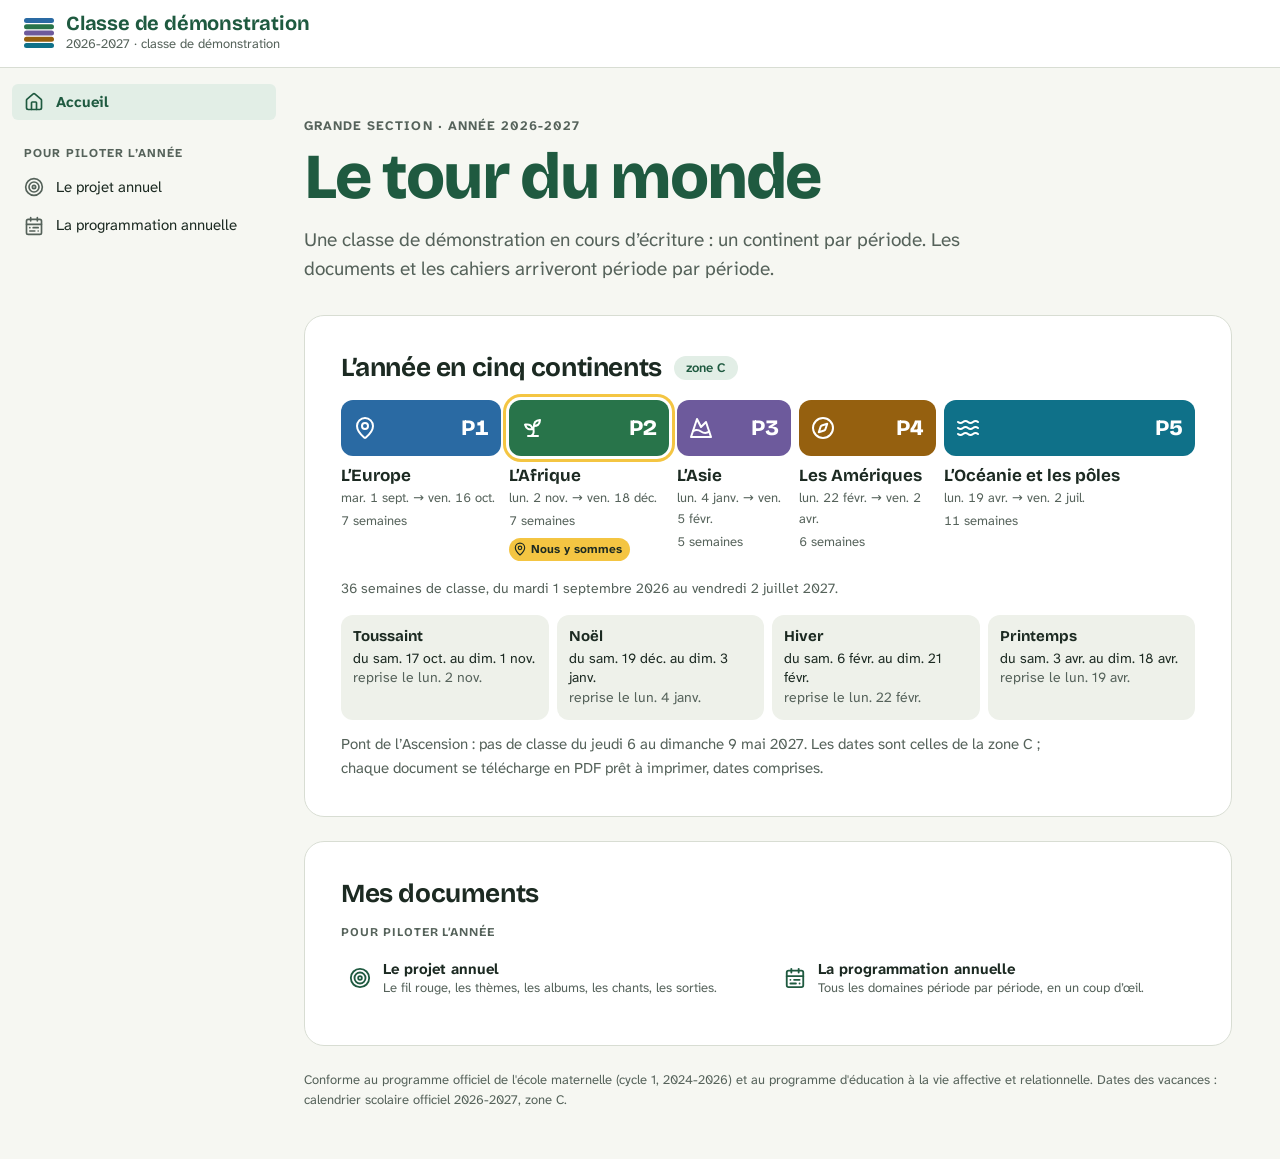
==== commit 2368e0d0: "L'appli installable : chaque classe sur l'écran d'accueil Le site d'une classe s'installe comme une " ====
--- a/site/index.html
+++ b/site/index.html
@@ -5,11 +5,18 @@
   <meta name="viewport" content="width=device-width, initial-scale=1, viewport-fit=cover">
   <title>Ma classe</title>
   <meta name="description" content="Toutes les progressions, la programmation et les évaluations de l'année, aux dates des vacances de la classe, à consulter et à imprimer en PDF.">
-  <meta name="theme-color" content="#f6f7f2" media="(prefers-color-scheme: light)">
-  <meta name="theme-color" content="#121a16" media="(prefers-color-scheme: dark)">
-  <link rel="icon" href="favicon.ico" sizes="any">
-  <link rel="icon" href="icones/favicon-32.png" type="image/png" sizes="32x32">
-  <link rel="apple-touch-icon" href="icones/favicon-180.png" sizes="180x180">
+  <!-- L'appli installable (scripts/appli.py) : le manifeste et les icônes
+       sont fabriqués pour la classe ; la couleur de la barre et le nom sous
+       l'icône d'iOS, posés par appli.js depuis le thème et classe.yml. -->
+  <link rel="manifest" href="manifest.webmanifest">
+  <meta name="theme-color" content="">
+  <meta name="mobile-web-app-capable" content="yes">
+  <meta name="apple-mobile-web-app-capable" content="yes">
+  <meta name="apple-mobile-web-app-status-bar-style" content="default">
+  <meta name="apple-mobile-web-app-title" content="">
+  <link rel="icon" href="favicon.ico" sizes="48x48">
+  <link rel="icon" href="icones/appli.svg" type="image/svg+xml">
+  <link rel="apple-touch-icon" href="icones/apple-touch-icon.png">
   <link rel="stylesheet" href="charte/charte.css">
   <link rel="stylesheet" href="app.css">
 </head>
@@ -64,5 +71,6 @@
   <script src="classe.js"></script>
   <script src="commun.js"></script>
   <script src="app.js"></script>
+  <script src="appli.js"></script>
 </body>
 </html>
--- a/site/charte/charte.css
+++ b/site/charte/charte.css
@@ -1,4 +1,4 @@
-/* Fabriqué par scripts/classe.py : socle.css, composants.css, puis le thème « tour-du-monde » (themes/tour-du-monde/ : theme.css, habillage.css).
+/* Fabriqué par scripts/classe.py : socle.css, composants.css, puis le thème « demo » (themes/demo/ : theme.css).
    Ne pas modifier à la main : éditer ces fichiers, puis relancer  python3 scripts/classe.py generer */
 
 /* Le socle de la charte — ce que toutes les classes partagent, quel que soit
@@ -135,371 +135,119 @@
 
 } /* fin de la couche moteur */
 
-/* ——— themes/tour-du-monde/theme.css ——— */
-/* Le thème « tour-du-monde » — le carnet de voyage de la classe.
- *
- * Un carnet de voyage d'enfant : un papier crème, pointé comme un carnet, une
- * encre de stylo bleu-noir, le cuir de la valise pour la couleur de la
- * maison, et pour chaque continent la couleur d'un timbre. Les titres sont
- * écrits à la main de l'adulte (Grandstander), les étiquettes tapées à la
- * machine comme un billet ou une étiquette de bagage (Courier Prime) ; le
- * texte reste en Atkinson Hyperlegible, les mots de l'enfant en Andika (socle).
- *
- * Ce fichier porte les jetons (clair, sombre, impression) ; l'habillage des
- * composants est dans habillage.css, les motifs dans motifs/, les polices dans
- * polices/ — tout est déclaré, avec sa licence, dans theme.yml.
+/* ——— themes/demo/theme.css ——— */
+/* Le thème « demo » — un style neutre pour la classe de démonstration.
+ *
+ * Un thème porte les couleurs (clair, sombre, impression), les cinq couleurs
+ * de période et les polices de l'adulte ; le socle (../../socle.css) porte le
+ * reste. Le skill charte-graphique dit comment en écrire un pour un thème
+ * choisi ; celui-ci sert de point de départ.
  */
 
-/* ——— Polices du thème (auto-hébergées, OFL) ——— */
-@font-face { font-family: "Grandstander"; font-style: normal; font-weight: 100 900; font-display: swap;
-  src: url("themes/tour-du-monde/polices/grandstander-latin.woff2") format("woff2");
-  unicode-range: U+0000-00FF, U+0131, U+0152-0153, U+02BB-02BC, U+02C6, U+02DA, U+02DC, U+0304, U+0308, U+0329, U+2000-206F, U+20AC, U+2122, U+2191, U+2193, U+2212, U+2215, U+FEFF, U+FFFD; }
-@font-face { font-family: "Grandstander"; font-style: normal; font-weight: 100 900; font-display: swap;
-  src: url("themes/tour-du-monde/polices/grandstander-latin-ext.woff2") format("woff2");
-  unicode-range: U+0100-02BA, U+02BD-02C5, U+02C7-02CC, U+02CE-02D7, U+02DD-02FF, U+1E00-1E9F, U+1EF2-1EFF, U+2020, U+20A0-20AB, U+20AD-20C0, U+2113, U+2C60-2C7F, U+A720-A7FF; }
-@font-face { font-family: "Courier Prime"; font-style: normal; font-weight: 400; font-display: swap;
-  src: url("themes/tour-du-monde/polices/courier-prime-latin-400.woff2") format("woff2");
-  unicode-range: U+0000-00FF, U+0131, U+0152-0153, U+02BB-02BC, U+02C6, U+02DA, U+02DC, U+0304, U+0308, U+0329, U+2000-206F, U+20AC, U+2122, U+2191, U+2193, U+2212, U+2215, U+FEFF, U+FFFD; }
-@font-face { font-family: "Courier Prime"; font-style: normal; font-weight: 400; font-display: swap;
-  src: url("themes/tour-du-monde/polices/courier-prime-latin-ext-400.woff2") format("woff2");
-  unicode-range: U+0100-02BA, U+02BD-02C5, U+02C7-02CC, U+02CE-02D7, U+02DD-02FF, U+1E00-1E9F, U+1EF2-1EFF, U+2020, U+20A0-20AB, U+20AD-20C0, U+2113, U+2C60-2C7F, U+A720-A7FF; }
-@font-face { font-family: "Courier Prime"; font-style: normal; font-weight: 700; font-display: swap;
-  src: url("themes/tour-du-monde/polices/courier-prime-latin-700.woff2") format("woff2");
-  unicode-range: U+0000-00FF, U+0131, U+0152-0153, U+02BB-02BC, U+02C6, U+02DA, U+02DC, U+0304, U+0308, U+0329, U+2000-206F, U+20AC, U+2122, U+2191, U+2193, U+2212, U+2215, U+FEFF, U+FFFD; }
-@font-face { font-family: "Courier Prime"; font-style: normal; font-weight: 700; font-display: swap;
-  src: url("themes/tour-du-monde/polices/courier-prime-latin-ext-700.woff2") format("woff2");
+/* ——— Polices du thème (auto-hébergées) ——— */
+@font-face { font-family: "Bricolage Grotesque"; font-style: normal; font-weight: 200 800; font-display: swap;
+  src: url("themes/demo/polices/bricolage-grotesque-latin.woff2") format("woff2");
+  unicode-range: U+0000-00FF, U+0131, U+0152-0153, U+02BB-02BC, U+02C6, U+02DA, U+02DC, U+0304, U+0308, U+0329, U+2000-206F, U+20AC, U+2122, U+2191, U+2193, U+2212, U+2215, U+FEFF, U+FFFD; }
+@font-face { font-family: "Bricolage Grotesque"; font-style: normal; font-weight: 200 800; font-display: swap;
+  src: url("themes/demo/polices/bricolage-grotesque-latin-ext.woff2") format("woff2");
   unicode-range: U+0100-02BA, U+02BD-02C5, U+02C7-02CC, U+02CE-02D7, U+02DD-02FF, U+1E00-1E9F, U+1EF2-1EFF, U+2020, U+20A0-20AB, U+20AD-20C0, U+2113, U+2C60-2C7F, U+A720-A7FF; }
 @font-face { font-family: "Atkinson Hyperlegible Next"; font-style: normal; font-weight: 200 800; font-display: swap;
-  src: url("themes/tour-du-monde/polices/atkinson-next-latin.woff2") format("woff2");
+  src: url("themes/demo/polices/atkinson-next-latin.woff2") format("woff2");
   unicode-range: U+0000-00FF, U+0131, U+0152-0153, U+02BB-02BC, U+02C6, U+02DA, U+02DC, U+0304, U+0308, U+0329, U+2000-206F, U+20AC, U+2122, U+2191, U+2193, U+2212, U+2215, U+FEFF, U+FFFD; }
 @font-face { font-family: "Atkinson Hyperlegible Next"; font-style: normal; font-weight: 200 800; font-display: swap;
-  src: url("themes/tour-du-monde/polices/atkinson-next-latin-ext.woff2") format("woff2");
+  src: url("themes/demo/polices/atkinson-next-latin-ext.woff2") format("woff2");
   unicode-range: U+0100-02BA, U+02BD-02C5, U+02C7-02CC, U+02CE-02D7, U+02DD-02FF, U+1E00-1E9F, U+1EF2-1EFF, U+2020, U+20A0-20AB, U+20AD-20C0, U+2113, U+2C60-2C7F, U+A720-A7FF; }
 @font-face { font-family: "Atkinson Hyperlegible Next"; font-style: italic; font-weight: 200 800; font-display: swap;
-  src: url("themes/tour-du-monde/polices/atkinson-next-latin-italic.woff2") format("woff2");
+  src: url("themes/demo/polices/atkinson-next-latin-italic.woff2") format("woff2");
   unicode-range: U+0000-00FF, U+0131, U+0152-0153, U+02BB-02BC, U+02C6, U+02DA, U+02DC, U+0304, U+0308, U+0329, U+2000-206F, U+20AC, U+2122, U+2191, U+2193, U+2212, U+2215, U+FEFF, U+FFFD; }
 
 /* ——— Jetons du thème ——— */
 :root {
-  /* Le papier du carnet */
-  --papier: #f5efe4;          /* la page crème, pointée (habillage.css) */
-  --feuille: #fffcf6;         /* la feuille collée dans le carnet */
-  --feuille-creuse: #f1e9da;  /* zone en retrait */
-  --trait: #e3d7c3;           /* filets */
-  --trait-fort: #8c7a5e;      /* bord d'un contrôle (3:1) */
-
-  /* Les encres */
-  --encre: #1e2838;           /* encre de stylo bleu-noir */
-  --encre-douce: #5d5547;     /* crayon */
-  --sapin: #7b3f1e;           /* le cuir de la valise : titres, action principale, état actif */
-  --sapin-pale: #f6e7da;
-  --sur-sapin: #ffffff;
-  --bouton-dor: #f1b83a;      /* le jaune des étiquettes : « aujourd'hui », le défi */
-  --sur-bouton-dor: #1e2838;
-  --coquelicot: #b42318;      /* erreur, alerte */
-  --anneau: #7b3f1e;
-
-  /* Les cinq continents : la couleur d'un timbre. Les familles restent celles
-     que les modes d'emploi impriment (« le filet bleu ») : bleu, vert,
-     violet, ocre, turquoise. */
-  --p1: #2b5c9e; --p1-trait: #b8cdea; --p1-pale: #e9f0fa;   /* l'Europe — bleu cobalt */
-  --p2: #2e6f3e; --p2-trait: #b5d8bd; --p2-pale: #e8f3ea;   /* l'Afrique — vert baobab */
-  --p3: #74498f; --p3-trait: #d4c2e3; --p3-pale: #f3edf8;   /* l'Asie — violet lotus */
-  --p4: #93540f; --p4-trait: #ebcf9f; --p4-pale: #fbf0dd;   /* les Amériques — ocre canyon */
-  --p5: #0c6b78; --p5-trait: #a6d8df; --p5-pale: #e4f3f5;   /* l'Océanie et les pôles — turquoise lagon */
+  /* Fonds et traits */
+  --papier: #f6f7f2;          /* fond de page de l'application */
+  --feuille: #ffffff;         /* surfaces posées sur le papier : document, carte, menu */
+  --feuille-creuse: #eef1ea;  /* zone en retrait : barre d'outils, ligne paire d'un tableau */
+  --trait: #d8ddd3;           /* filets, séparateurs */
+  --trait-fort: #7f8b7c;      /* bord d'un contrôle (3:1 sur papier et feuille) */
+
+  /* Encres */
+  --encre: #1c2a22;           /* texte courant */
+  --encre-douce: #55625a;     /* métadonnées, légendes */
+  --sapin: #1f5a40;           /* la couleur de la maison : titres, action principale, état actif */
+  --sapin-pale: #e2eee6;      /* fond teinté derrière du sapin */
+  --sur-sapin: #ffffff;       /* texte posé sur un aplat sapin */
+  --bouton-dor: #f4c542;      /* mise en avant : la période en cours, l'étoile du défi */
+  --sur-bouton-dor: #1c2a22;
+  --coquelicot: #b3361f;      /* erreur, alerte — jamais décoratif */
+  --anneau: #1f5a40;          /* anneau de focus clavier */
+
+  /* Les cinq milieux : une couleur par période. Ce sont les filets de
+     l'imagier et des cartes-corpus, dont le mode d'emploi nomme la couleur
+     (« la barquette repérée par le filet bleu ») : changer une teinte de
+     famille obligerait les classes à relabelliser leurs barquettes. */
+  --p1: #2a6aa3; --p1-trait: #b9d1e8; --p1-pale: #e7f0f9;   /* la ville — bleu */
+  --p2: #28744a; --p2-trait: #b4dcc4; --p2-pale: #e6f3eb;   /* la forêt — vert */
+  --p3: #6d5a9c; --p3-trait: #cdc3e4; --p3-pale: #f1eef8;   /* la montagne — violet */
+  --p4: #95600f; --p4-trait: #e8cf9e; --p4-pale: #fbf1dc;   /* la campagne — ocre */
+  --p5: #0f7189; --p5-trait: #a9d9e4; --p5-pale: #e6f4f7;   /* la mer — turquoise */
   --sur-periode: #ffffff;
 
-  /* Rayons : un carnet a des coins doux, pas des pilules partout */
-  --rayon-s: 6px; --rayon-m: 10px; --rayon-l: 14px; --rayon-pilule: 999px;
-
-  /* Les polices de l'adulte */
-  --police-titre: "Grandstander", "Comic Neue", "Segoe UI", system-ui, sans-serif;
+  /* Rayons (du thème : le socle n'en impose aucun) */
+  --rayon-s: 6px; --rayon-m: 12px; --rayon-l: 20px; --rayon-pilule: 999px;
+
+  /* Polices */
+  --police-titre: "Bricolage Grotesque", "Avenir Next", "Segoe UI", system-ui, sans-serif;
   --police-texte: "Atkinson Hyperlegible Next", "Atkinson Hyperlegible", "Segoe UI", system-ui, sans-serif;
-  --police-etiquette: "Courier Prime", "Courier New", ui-monospace, monospace;
-
-
-  --ombre-flotte: 0 1px 2px rgba(60, 40, 20, .08), 0 10px 26px rgba(60, 40, 20, .12);
-
-  /* Les accroches du papier */
-  --consigne-fond: #fbf5e8; --consigne-bord: #a07f4c; --consigne-encre: #3f3420; --consigne-accent: #7b3f1e;
-  --sous-objectif-fond: #eef3f9; --sous-objectif-bord: #8fa9c8; --sous-objectif-encre: #23446e;
-  --defi-fond: #fdf3dc; --defi-bord: #c08a2a; --defi-accent: #7b4a07;
-  --fiche-cadre: #2b2a28;
-
-  /* Propres au thème */
-  --t-kraft: #ece0c8;         /* le kraft de la couverture */
-  --t-ruban: rgba(241, 184, 58, .55);  /* le ruban adhésif qui tient les feuilles */
+
+  /* Ombres : une seule, pour ce qui flotte (menu ouvert, carte survolée) */
+  --ombre-flotte: 0 1px 2px rgba(28, 42, 34, .06), 0 8px 24px rgba(28, 42, 34, .10);
 }
 
 @media (prefers-color-scheme: dark) {
   :root:not([data-theme="light"]) {
-    --papier: #17140f; --feuille: #211c16; --feuille-creuse: #1b1712;
-    --trait: #3a3127; --trait-fort: #7d6f5c;
-    --encre: #efe8dc; --encre-douce: #b9ad9a;
-    --sapin: #e5a57c; --sapin-pale: #3a2618; --sur-sapin: #1a120c;
-    --bouton-dor: #f1b83a; --sur-bouton-dor: #1e2838;
-    --coquelicot: #f48a78; --anneau: #f1b83a;
-    --p1: #8fb4ec; --p1-trait: #2f4566; --p1-pale: #1b2638;
-    --p2: #86c896; --p2-trait: #2d4a35; --p2-pale: #182a1d;
-    --p3: #c3a6e0; --p3-trait: #4a3a5c; --p3-pale: #2a2135;
-    --p4: #e7b061; --p4-trait: #5a4321; --p4-pale: #33260f;
-    --p5: #6ccbd6; --p5-trait: #23525a; --p5-pale: #112c30; --sur-periode: #14100b;
+    --papier: #121a16; --feuille: #1a241f; --feuille-creuse: #16201b;
+    --trait: #2c3832; --trait-fort: #6b7a70;
+    --encre: #e8eee9; --encre-douce: #a7b4ab;
+    --sapin: #7cc79d; --sapin-pale: #1e3328; --sur-sapin: #0e1a14;
+    --bouton-dor: #f4c542; --sur-bouton-dor: #1c2a22;
+    --coquelicot: #f08a74; --anneau: #f4c542;
+    --p1: #86b4e8; --p1-trait: #2f4a66; --p1-pale: #1b2a3d;
+    --p2: #7fcb9d; --p2-trait: #2c5039; --p2-pale: #1a3324;
+    --p3: #b9a8e8; --p3-trait: #463d66; --p3-pale: #2a2440;
+    --p4: #e2b25a; --p4-trait: #5a4720; --p4-pale: #352a12;
+    --p5: #6fcbe0; --p5-trait: #245459; --p5-pale: #12302f; --sur-periode: #0e1a14;
     --ombre-flotte: 0 1px 2px rgba(0, 0, 0, .3), 0 8px 24px rgba(0, 0, 0, .35);
-    --t-kraft: #2b241b; --t-ruban: rgba(241, 184, 58, .35);
     color-scheme: dark;
   }
 }
 :root[data-theme="dark"] {
-  --papier: #17140f; --feuille: #211c16; --feuille-creuse: #1b1712;
-  --trait: #3a3127; --trait-fort: #7d6f5c;
-  --encre: #efe8dc; --encre-douce: #b9ad9a;
-  --sapin: #e5a57c; --sapin-pale: #3a2618; --sur-sapin: #1a120c;
-  --bouton-dor: #f1b83a; --sur-bouton-dor: #1e2838;
-  --coquelicot: #f48a78; --anneau: #f1b83a;
-  --p1: #8fb4ec; --p1-trait: #2f4566; --p1-pale: #1b2638;
-  --p2: #86c896; --p2-trait: #2d4a35; --p2-pale: #182a1d;
-  --p3: #c3a6e0; --p3-trait: #4a3a5c; --p3-pale: #2a2135;
-  --p4: #e7b061; --p4-trait: #5a4321; --p4-pale: #33260f;
-  --p5: #6ccbd6; --p5-trait: #23525a; --p5-pale: #112c30; --sur-periode: #14100b;
+  --papier: #121a16; --feuille: #1a241f; --feuille-creuse: #16201b;
+  --trait: #2c3832; --trait-fort: #6b7a70;
+  --encre: #e8eee9; --encre-douce: #a7b4ab;
+  --sapin: #7cc79d; --sapin-pale: #1e3328; --sur-sapin: #0e1a14;
+  --bouton-dor: #f4c542; --sur-bouton-dor: #1c2a22;
+  --coquelicot: #f08a74; --anneau: #f4c542;
+  --p1: #86b4e8; --p1-trait: #2f4a66; --p1-pale: #1b2a3d;
+  --p2: #7fcb9d; --p2-trait: #2c5039; --p2-pale: #1a3324;
+  --p3: #b9a8e8; --p3-trait: #463d66; --p3-pale: #2a2440;
+  --p4: #e2b25a; --p4-trait: #5a4720; --p4-pale: #352a12;
+  --p5: #6fcbe0; --p5-trait: #245459; --p5-pale: #12302f; --sur-periode: #0e1a14;
   --ombre-flotte: 0 1px 2px rgba(0, 0, 0, .3), 0 8px 24px rgba(0, 0, 0, .35);
-  --t-kraft: #2b241b; --t-ruban: rgba(241, 184, 58, .35);
   color-scheme: dark;
 }
 
 /* Le papier imprimé reste clair, quel que soit le thème de l'écran. */
 @media print {
   :root, :root[data-theme="dark"], :root:not([data-theme="light"]) {
-    --papier: #ffffff; --feuille: #ffffff; --feuille-creuse: #f6f1e8;
-    --trait: #d6cab5; --trait-fort: #7a6a51;
-    --encre: #1e2838; --encre-douce: #4f4839;
-    --sapin: #7b3f1e; --sapin-pale: #f6e7da; --sur-sapin: #ffffff;
-    --p1: #2b5c9e; --p1-trait: #b8cdea; --p1-pale: #e9f0fa;
-    --p2: #2e6f3e; --p2-trait: #b5d8bd; --p2-pale: #e8f3ea;
-    --p3: #74498f; --p3-trait: #d4c2e3; --p3-pale: #f3edf8;
-    --p4: #93540f; --p4-trait: #ebcf9f; --p4-pale: #fbf0dd;
-    --p5: #0c6b78; --p5-trait: #a6d8df; --p5-pale: #e4f3f5; --sur-periode: #ffffff;
-    --t-kraft: #f1e7d4; --t-ruban: rgba(241, 184, 58, .45);
+    --papier: #ffffff; --feuille: #ffffff; --feuille-creuse: #f1f3ee;
+    --trait: #c9cfc5; --trait-fort: #6f7a6c;
+    --encre: #1c2a22; --encre-douce: #4a564e;
+    --sapin: #1f5a40; --sapin-pale: #e2eee6; --sur-sapin: #ffffff;
+    --p1: #2a6aa3; --p1-trait: #b9d1e8; --p1-pale: #e7f0f9;
+    --p2: #28744a; --p2-trait: #b4dcc4; --p2-pale: #e6f3eb;
+    --p3: #6d5a9c; --p3-trait: #cdc3e4; --p3-pale: #f1eef8;
+    --p4: #95600f; --p4-trait: #e8cf9e; --p4-pale: #fbf1dc;
+    --p5: #0f7189; --p5-trait: #a9d9e4; --p5-pale: #e6f4f7; --sur-periode: #ffffff;
     color-scheme: light;
   }
 }
-
-/* ——— themes/tour-du-monde/habillage.css ——— */
-/* L'habillage du thème « tour-du-monde » — le carnet de voyage.
- *
- * Le thème habille, il ne restructure pas : chaque règle part d'un composant
- * que le moteur nomme (data-composant, data-orne, .fiche, .pastille, .btn) et
- * ne touche que ses parties documentées (skill charte-graphique). Sur le
- * papier, il ne change que l'apparence ; ses ornements sont en position
- * absolue. scripts/verifier-theme.py le contrôle.
- *
- * Trois objets du voyage, et pas un de plus : le timbre (la frise, le numéro
- * de période), le tampon de la poste (l'accueil, les couvertures) et
- * l'étiquette de bagage (les cahiers à imprimer, la couverture, la consigne).
- * Les ornements sont des tracés : aucun dessin d'objet ni d'animal.
- */
-
-/* ════════════════════════ L'écran ════════════════════════ */
-
-/* Le papier pointé du carnet */
-body[data-support="ecran"] { background-image: url("themes/tour-du-monde/motifs/grille.svg"); background-size: 22px 22px; }
-
-/* — Bandeau — */
-[data-composant="bandeau"] { border-bottom: 2px dashed var(--trait); }
-[data-composant="bandeau"] .marque-titre { font-weight: 800; letter-spacing: 0; }
-[data-composant="bandeau"] .marque-sous { font-family: var(--police-etiquette); font-size: 13px; }
-
-/* — En-tête de l'accueil : le tampon de la poste au bout de l'itinéraire — */
-[data-composant="accueil-tete"] { padding-right: 230px; }
-[data-composant="accueil-tete"] h1 { font-weight: 800; letter-spacing: -.015em; line-height: 1.02; }
-[data-composant="accueil-tete"] .surtitre { font-family: var(--police-etiquette); letter-spacing: .14em; font-size: 14px; }
-[data-orne="accueil"] {
-  display: block; position: absolute; z-index: -1; right: 0; top: 10px; width: 250px; height: 190px;
-}
-[data-orne="accueil"]::before {           /* l'itinéraire pointillé */
-  content: ""; position: absolute; left: 0; bottom: 18px; width: 170px; height: 70px;
-  background: var(--trait-fort);
-  -webkit-mask: url("themes/tour-du-monde/motifs/itineraire.svg") center / contain no-repeat;
-          mask: url("themes/tour-du-monde/motifs/itineraire.svg") center / contain no-repeat;
-  opacity: .7;
-}
-[data-orne="accueil"]::after {            /* le tampon, et ses ondes */
-  content: ""; position: absolute; right: 8px; top: 0; width: 130px; height: 130px;
-  background: var(--sapin); transform: rotate(-14deg); opacity: .78;
-  -webkit-mask: url("themes/tour-du-monde/motifs/tampon.svg") center / contain no-repeat;
-          mask: url("themes/tour-du-monde/motifs/tampon.svg") center / contain no-repeat;
-}
-
-/* — Les blocs : des feuilles collées au ruban adhésif — */
-[data-composant="bloc"] { border-color: var(--trait); box-shadow: 0 1px 0 var(--trait), 0 6px 18px rgba(80, 60, 30, .06); }
-[data-composant="bloc"]::before {
-  content: ""; position: absolute; top: -11px; left: 50%; width: 118px; height: 24px;
-  transform: translateX(-50%) rotate(-2.5deg); background: var(--t-ruban);
-  border-left: 2px dotted rgba(255, 255, 255, .6); border-right: 2px dotted rgba(255, 255, 255, .6);
-}
-[data-composant="bloc"][data-bloc="materiel"]::before { transform: translateX(-50%) rotate(2deg); left: 30%; }
-[data-composant="bloc"][data-bloc="documents"]::before { transform: translateX(-50%) rotate(-1deg); left: 72%; }
-[data-composant="bloc"] .zone-badge { font-family: var(--police-etiquette); border: 1.5px dashed var(--sapin); background: transparent; }
-
-/* — La frise : cinq timbres, dentelés, oblitérés — */
-[data-composant="frise"] .frise-bande {
-  border-radius: 3px; height: 62px;
-  background:
-    radial-gradient(circle, var(--feuille) 2.6px, transparent 3.1px) 1px -4px / 9px 8px repeat-x,
-    radial-gradient(circle, var(--feuille) 2.6px, transparent 3.1px) 1px calc(100% + 4px) / 9px 8px repeat-x,
-    radial-gradient(circle, var(--feuille) 2.6px, transparent 3.1px) -4px 1px / 8px 9px repeat-y,
-    radial-gradient(circle, var(--feuille) 2.6px, transparent 3.1px) calc(100% + 4px) 1px / 8px 9px repeat-y,
-    var(--periode);
-  box-shadow: inset 0 0 0 7px var(--periode), inset 0 0 0 8.5px rgba(255, 255, 255, .55);
-}
-[data-composant="frise"] .frise-periode.en-cours .frise-bande {
-  box-shadow: inset 0 0 0 7px var(--periode), inset 0 0 0 8.5px rgba(255, 255, 255, .55),
-              0 0 0 3px var(--feuille), 0 0 0 6px var(--bouton-dor);
-}
-[data-orne="frise"] {
-  display: block; position: absolute; z-index: -1; right: 6px; top: 12px; bottom: 12px; width: 58%;
-  background: var(--sur-periode); opacity: .22;
-  -webkit-mask: url("themes/tour-du-monde/motifs/obliteration.svg") right center / auto 100% no-repeat;
-          mask: url("themes/tour-du-monde/motifs/obliteration.svg") right center / auto 100% no-repeat;
-}
-[data-composant="frise"] .frise-num { font-family: var(--police-etiquette); font-size: 23px; }
-[data-composant="frise"] .frise-milieu { font-weight: 700; font-size: 18px; }
-
-/* — Le matériel : des étiquettes de bagage — */
-[data-composant="materiel"] { border-radius: 6px 22px 22px 6px; border-width: 1.5px; }
-[data-composant="materiel"] .materiel-tete { border-bottom: 2px dashed var(--periode-trait); padding-right: 56px; }
-[data-composant="materiel"] .materiel-num { font-family: var(--police-etiquette); letter-spacing: .12em; }
-[data-orne="materiel"] {
-  display: block; position: absolute; right: 20px; top: 50%; width: 18px; height: 18px; margin-top: -9px;
-  border-radius: 50%; background: var(--feuille); box-shadow: 0 0 0 4px var(--periode-trait), 0 0 0 5px var(--periode);
-}
-
-/* — Les documents, la pastille, les boutons — */
-[data-composant="documents"] h3 { font-family: var(--police-etiquette); letter-spacing: .12em; }
-.pastille { font-family: var(--police-etiquette); box-shadow: inset 0 0 0 2px rgba(255, 255, 255, .5); }
-.btn { border-radius: 8px; }
-[data-composant="document"] h1 { font-weight: 800; }
-[data-composant="menu"] .groupe { font-family: var(--police-etiquette); letter-spacing: .12em; }
-
-@media (max-width: 760px) {
-  [data-composant="frise"] .frise-bande { height: 100%; }
-}
-@media (max-width: 640px) {
-  [data-composant="accueil-tete"] { padding-right: 0; padding-top: var(--esp-6); }
-  [data-orne="accueil"] { width: 110px; height: 96px; top: 64px; right: -4px; opacity: .6; }
-  [data-orne="accueil"]::after { width: 74px; height: 74px; }
-  [data-orne="accueil"]::before { display: none; }
-  [data-composant="bloc"]::before { width: 84px; height: 20px; top: -9px; }
-}
-
-/* ════════════════════════ Le papier ════════════════════════
-   L'apparence seulement : la pagination ne bouge pas. Peu d'encre : des
-   traits et des teintes pâles, l'aplat va à la couverture. */
-
-/* — La fiche élève : un billet, une étiquette — */
-.fiche .entete .cartouche {
-  background:
-    radial-gradient(circle at 0 0, #fff 2mm, transparent 2.1mm),
-    radial-gradient(circle at 0 100%, #fff 2mm, transparent 2.1mm),
-    linear-gradient(var(--periode) 55%, transparent 0) 0 0 / .7pt 2.2mm repeat-y,
-    var(--periode-pale);
-}
-.fiche .entete .cartouche .ref { font-family: var(--police-etiquette); letter-spacing: .06em; }
-.fiche .titre {
-  text-decoration: underline; text-decoration-style: dashed; text-decoration-color: var(--periode-trait);
-  text-decoration-thickness: 1.4pt; text-underline-offset: 2.5pt;
-}
-.fiche .titre::after {                    /* le tampon de l'étape, à l'encre pâle */
-  content: ""; position: absolute; right: 0; top: -2.5mm; width: 26mm; height: 11mm;
-  background: var(--periode-trait);
-  -webkit-mask: url("themes/tour-du-monde/motifs/tampon.svg") right center / 11mm 11mm no-repeat, url("themes/tour-du-monde/motifs/obliteration.svg") left center / 17mm 7mm no-repeat;
-          mask: url("themes/tour-du-monde/motifs/tampon.svg") right center / 11mm 11mm no-repeat, url("themes/tour-du-monde/motifs/obliteration.svg") left center / 17mm 7mm no-repeat;
-}
-.fiche .exo .num { font-family: var(--police-etiquette); }
-.fiche .pied-fiche .codage { font-family: var(--police-etiquette); border-style: dashed; }
-
-/* — Les planches : l'en-tête tapé à la machine — */
-[data-composant="entete-planche"] { font-family: var(--police-etiquette); }
-
-/* — Les cartes : quatre coins photo, comme dans un album — */
-[data-composant="carte-imagier"] .photo::before, [data-composant="carte-imagier"] .photo::after,
-[data-composant="carte-corpus"] .visuel::before, [data-composant="carte-corpus"] .visuel::after,
-[data-composant="carte-imagier"]::before, [data-composant="carte-imagier"]::after,
-[data-composant="carte-corpus"]::before, [data-composant="carte-corpus"]::after {
-  content: ""; position: absolute; z-index: 1; width: 6mm; height: 6mm; background: var(--periode-trait);
-}
-[data-composant="carte-imagier"] .photo::before, [data-composant="carte-corpus"] .visuel::before {
-  left: 0; top: 0; clip-path: polygon(0 0, 100% 0, 0 100%);
-}
-[data-composant="carte-imagier"] .photo::after, [data-composant="carte-corpus"] .visuel::after {
-  right: 0; bottom: 0; clip-path: polygon(100% 0, 100% 100%, 0 100%);
-}
-[data-composant="carte-imagier"]::before, [data-composant="carte-corpus"]::before {
-  right: 2mm; top: 2mm; clip-path: polygon(0 0, 100% 0, 100% 100%);
-}
-[data-composant="carte-imagier"]::after, [data-composant="carte-corpus"]::after {
-  left: 2mm; top: 58mm; clip-path: polygon(0 0, 0 100%, 100% 100%);
-}
-
-/* — Les étiquettes de tri : des étiquettes de bagage, œillet compris — */
-[data-composant="etiquette-tri"] { border-style: dashed; }
-[data-composant="etiquette-tri"]::before {
-  content: ""; position: absolute; left: 5mm; top: 50%; width: 4.5mm; height: 4.5mm; margin-top: -2.25mm;
-  border-radius: 50%; border: .9pt solid var(--periode); background: #fff;
-}
-
-/* — La page de garde : l'itinéraire, en haut à droite — */
-[data-composant="garde"] .sous-titre { font-family: var(--police-etiquette); }
-[data-orne="garde"] {
-  display: block; position: absolute; right: 0; top: 0; width: 46mm; height: 12mm;
-  background: var(--periode-trait);
-  -webkit-mask: url("themes/tour-du-monde/motifs/itineraire.svg") center / contain no-repeat;
-          mask: url("themes/tour-du-monde/motifs/itineraire.svg") center / contain no-repeat;
-}
-[data-composant="credits"] h2 { font-family: var(--police-titre); }
-
-/* — La couverture : l'étiquette du bagage, tamponnée — */
-[data-composant="couverture"] {
-  background: url("themes/tour-du-monde/motifs/grille.svg") 0 0 / 7mm 7mm, var(--t-kraft);
-  border-color: var(--encre); border-style: solid;
-}
-[data-composant="couverture"] .couverture-tete { font-family: var(--police-etiquette); color: var(--encre); letter-spacing: .1em; }
-[data-composant="couverture"] .couverture-centre {
-  position: relative; margin: 0 6mm 0 14mm; padding: 22mm 14mm 18mm 24mm;
-  background: #fffdf8; border: 1.2pt solid var(--encre); border-radius: 5mm;
-  transform: rotate(-2.2deg); text-align: left;
-  box-shadow: inset 0 0 0 4mm #fffdf8, inset 0 0 0 4.5mm var(--periode-trait);
-}
-[data-composant="couverture"] .couverture-cahier {
-  font-family: var(--police-etiquette); font-size: 13pt; letter-spacing: .12em; text-transform: uppercase; color: var(--periode);
-}
-[data-composant="couverture"] .couverture-titre { text-align: left; }
-[data-composant="couverture"] .couverture-sous { margin-left: 0; font-size: 12.5pt; color: var(--encre-douce); }
-[data-orne="couverture-embleme"] {         /* l'œillet de l'étiquette */
-  display: block; position: absolute; left: 7mm; top: 50%; width: 8mm; height: 8mm; margin-top: -4mm;
-  border-radius: 50%; background: var(--t-kraft); box-shadow: 0 0 0 1.6mm var(--periode-trait), 0 0 0 2mm var(--periode);
-}
-[data-orne="couverture-fond"] {           /* la ficelle */
-  display: block; position: absolute; left: 4mm; top: 52mm; width: 40mm; height: 70mm;
-  background: var(--encre-douce); opacity: .8;
-  -webkit-mask: url("themes/tour-du-monde/motifs/ficelle.svg") center / contain no-repeat;
-          mask: url("themes/tour-du-monde/motifs/ficelle.svg") center / contain no-repeat;
-}
-[data-orne="couverture-tampon"] {         /* le tampon de la période, et ses ondes */
-  display: block; position: absolute; right: 12mm; top: 30mm; width: 92mm; height: 46mm;
-  background: var(--periode); opacity: .85; transform: rotate(-9deg);
-  -webkit-mask: url("themes/tour-du-monde/motifs/tampon.svg") right center / 46mm 46mm no-repeat, url("themes/tour-du-monde/motifs/obliteration.svg") left center / 52mm 26mm no-repeat;
-          mask: url("themes/tour-du-monde/motifs/tampon.svg") right center / 46mm 46mm no-repeat, url("themes/tour-du-monde/motifs/obliteration.svg") left center / 52mm 26mm no-repeat;
-}
-[data-composant="couverture"] .couverture-pied { border-top: 1.2pt dashed var(--encre); }
-[data-composant="couverture"] .couverture-periode { font-family: var(--police-etiquette); text-transform: uppercase; letter-spacing: .1em; color: var(--encre); }
-[data-composant="couverture"] .couverture-num {           /* le timbre du continent */
-  width: 16mm; height: 19mm; border-radius: 0; border: 0; color: var(--sur-periode); font-size: 20pt;
-  background:
-    radial-gradient(circle, var(--t-kraft) 1mm, transparent 1.15mm) .5mm -1.1mm / 2.6mm 2.2mm repeat-x,
-    radial-gradient(circle, var(--t-kraft) 1mm, transparent 1.15mm) .5mm calc(100% + 1.1mm) / 2.6mm 2.2mm repeat-x,
-    radial-gradient(circle, var(--t-kraft) 1mm, transparent 1.15mm) -1.1mm .5mm / 2.2mm 2.6mm repeat-y,
-    radial-gradient(circle, var(--t-kraft) 1mm, transparent 1.15mm) calc(100% + 1.1mm) .5mm / 2.2mm 2.6mm repeat-y,
-    var(--periode);
-  box-shadow: inset 0 0 0 2mm var(--periode), inset 0 0 0 2.4mm rgba(255, 255, 255, .6);
-}
-[data-composant="couverture"] .couverture-projet { font-family: var(--police-titre); font-size: 14pt; color: var(--sapin); }
--- a/site/app.css
+++ b/site/app.css
@@ -219,6 +219,36 @@
 /* — Pied — */
 .pied { max-width: 1040px; margin-top: var(--esp-5); font-size: 13px; color: var(--encre-douce); }
 
+/* — L'invitation à installer l'appli (appli.js) : une carte discrète en bas
+   de l'écran, refermable ; jamais dans l'appli installée ni sur le papier. — */
+.invitation {
+  position: fixed; z-index: 50; left: 50%; transform: translateX(-50%);
+  bottom: max(var(--esp-4), calc(env(safe-area-inset-bottom, 0px) + var(--esp-2)));
+  width: min(480px, calc(100vw - 2 * var(--esp-4)));
+  display: flex; align-items: center; gap: var(--esp-3);
+  padding: var(--esp-3) var(--esp-2) var(--esp-3) var(--esp-3);
+  background: var(--feuille); color: var(--encre);
+  border: 1px solid var(--trait); border-radius: var(--rayon-m); box-shadow: var(--ombre-flotte);
+  font-size: 14px; line-height: 1.4;
+}
+.invitation-icone { width: 44px; height: 44px; flex-shrink: 0; border-radius: 22%; }
+.invitation-texte { flex: 1; min-width: 0; margin: 0; }
+.invitation-texte strong { display: block; font: 700 15px/1.3 var(--police-titre); color: var(--sapin); }
+.invitation-texte .ic { width: 16px; height: 16px; vertical-align: -3px; margin: 0 2px; color: var(--sapin); }
+.invitation .btn { flex-shrink: 0; }
+.invitation-fermer {
+  flex-shrink: 0; display: grid; place-items: center; width: 36px; height: 36px; padding: 0;
+  background: none; border: 0; border-radius: var(--rayon-s); color: var(--encre-douce); cursor: pointer;
+}
+.invitation-fermer:hover { background: var(--feuille-creuse); color: var(--encre); }
+@media (display-mode: standalone) { .invitation { display: none; } }
+[data-appli] .invitation { display: none; }
+
+/* — En mode appli : le bas de l'écran (barre d'accueil de l'iPhone) — */
+.page { padding-bottom: calc(var(--esp-7) + env(safe-area-inset-bottom, 0px)); }
+.sidebar { padding-bottom: calc(var(--esp-7) + env(safe-area-inset-bottom, 0px)); }
+[data-appli] body { overscroll-behavior-y: none; }
+
 /* — Écrans étroits — */
 @media (max-width: 960px) {
   .menu-toggle { display: grid; flex-shrink: 0; }
@@ -245,7 +275,7 @@
   .bandeau { gap: var(--esp-3); padding-left: max(var(--esp-4), env(safe-area-inset-left, 0px)); padding-right: max(var(--esp-4), env(safe-area-inset-right, 0px)); }
   .marque-frise { display: none; }
   .marque-titre { font-size: 17px; }
-  .page { padding-block: var(--esp-3) var(--esp-6); padding-left: max(16px, env(safe-area-inset-left, 0px)); padding-right: max(16px, env(safe-area-inset-right, 0px)); }
+  .page { padding-block: var(--esp-3) calc(var(--esp-6) + env(safe-area-inset-bottom, 0px)); padding-left: max(16px, env(safe-area-inset-left, 0px)); padding-right: max(16px, env(safe-area-inset-right, 0px)); }
   .toolbar { flex-direction: column; align-items: stretch; gap: var(--esp-2); }
   .fil { order: 2; }
   .btn { min-height: 36px; padding: 0 var(--esp-3); font-size: 14px; }
@@ -255,11 +285,12 @@
   .bloc-tete .zone-badge { margin: 0; }
   .bloc { padding: var(--esp-4); border-radius: var(--rayon-m); }
   .materiels, .docs, .materiel:first-child .materiel-liste { grid-template-columns: minmax(0, 1fr); }
+  .invitation-icone { width: 36px; height: 36px; }
 }
 
 /* — Impression depuis le navigateur (les PDF passent, eux, par imprimer.html) — */
 @media print {
-  .bandeau, .sidebar, .toolbar, .periodes-print, .pied { display: none !important; }
+  .bandeau, .sidebar, .toolbar, .periodes-print, .pied, .invitation { display: none !important; }
   body { background: #fff; font-size: 11pt; }
   .layout { display: block; }
   .page { padding: 0; }
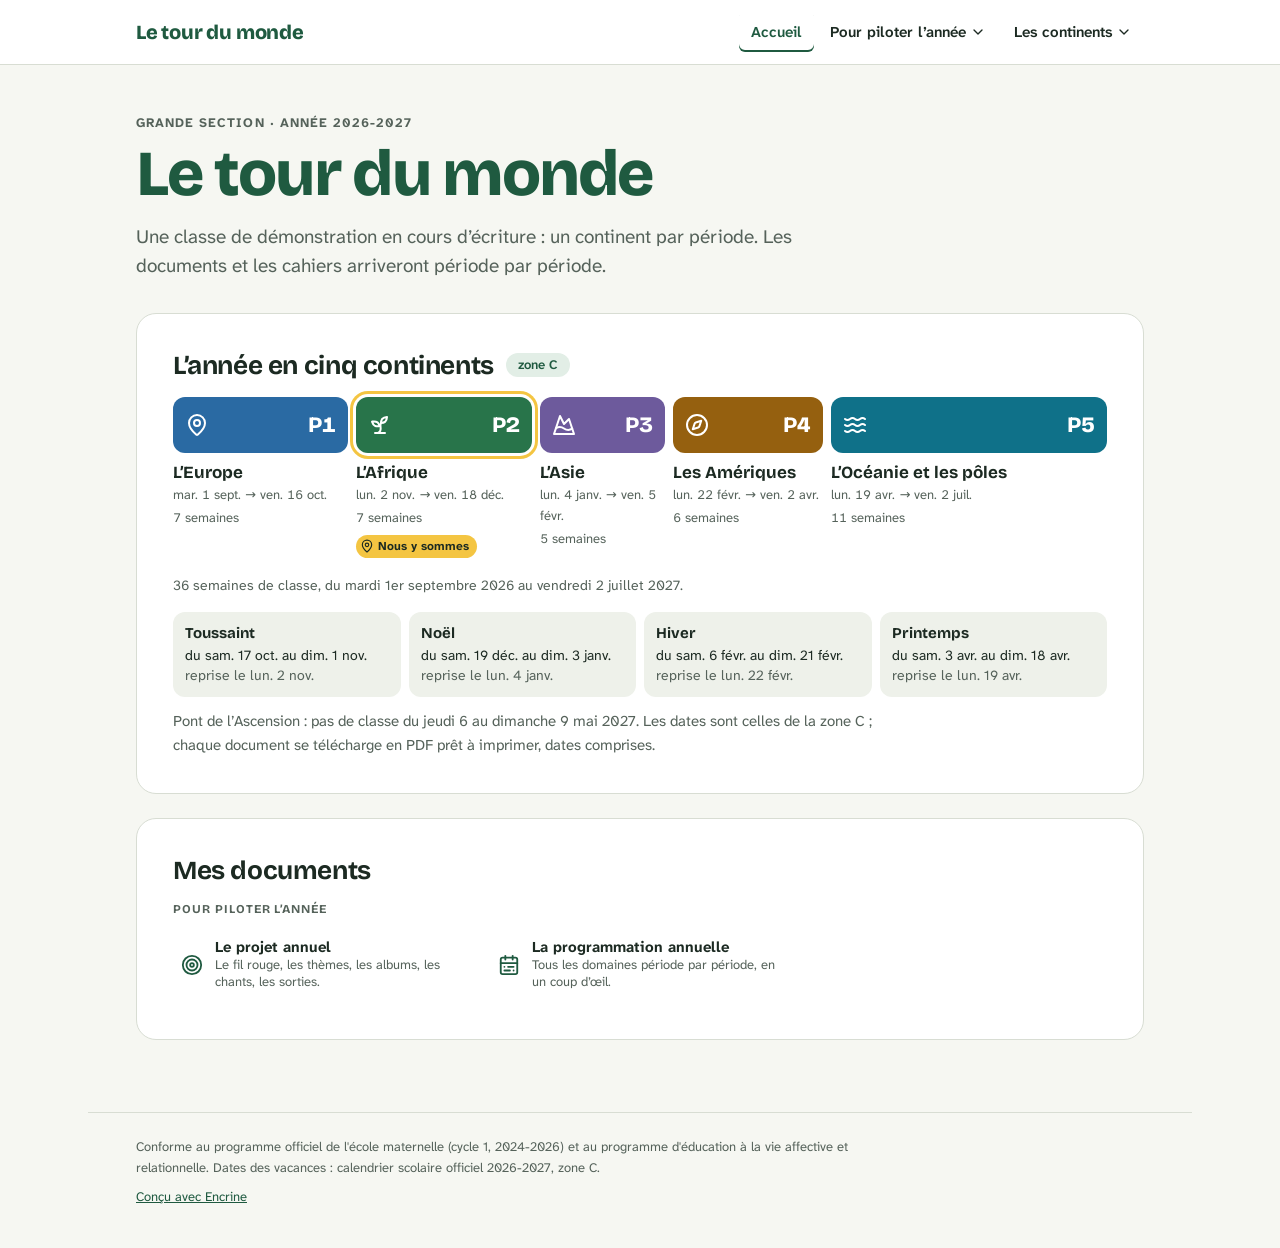
==== commit 723fc4c8: "Les mini-sites : le moteur calcule, le thème dessine Décision du propriétaire : chaque classe a un v" ====
--- a/site/index.html
+++ b/site/index.html
@@ -21,55 +21,20 @@
   <link rel="stylesheet" href="app.css">
 </head>
 <body data-support="ecran">
-  <header class="bandeau" data-composant="bandeau">
-    <span class="orne" data-orne="bandeau" aria-hidden="true"></span>
-    <button id="menu-toggle" class="menu-toggle" type="button" aria-label="Ouvrir le menu" aria-expanded="false" aria-controls="sidebar">
-      <svg class="ic" aria-hidden="true"><use href="charte/icones.svg#i-menu"/></svg>
-    </button>
-    <a class="marque" href="#/accueil">
-      <svg class="marque-frise" viewBox="0 0 30 30" aria-hidden="true">
-        <rect class="m1" x="0" y="0" width="30" height="5" rx="2.5"/>
-        <rect class="m2" x="0" y="6.25" width="30" height="5" rx="2.5"/>
-        <rect class="m3" x="0" y="12.5" width="30" height="5" rx="2.5"/>
-        <rect class="m4" x="0" y="18.75" width="30" height="5" rx="2.5"/>
-        <rect class="m5" x="0" y="25" width="30" height="5" rx="2.5"/>
-      </svg>
-      <span class="marque-texte">
-        <span class="marque-titre"></span>
-        <span class="marque-sous"></span>
-      </span>
-    </a>
-  </header>
-
-  <div class="layout">
-    <nav id="sidebar" class="sidebar" data-composant="menu" aria-label="Documents de l'année"></nav>
-    <main class="page">
-      <div class="toolbar" data-composant="barre">
-        <div id="fil" class="fil"></div>
-        <div class="boutons">
-          <a id="btn-pdf" class="btn btn-principal" hidden title="PDF prêt à imprimer, avec les dates des vacances de la classe">
-            <svg class="ic" aria-hidden="true"><use href="charte/icones.svg#i-download"/></svg>Télécharger le PDF</a>
-          <a id="btn-entrainement" class="btn" hidden title="Fiches d'entraînement avec sous-objectifs, 2 niveaux (★ / ★★)">
-            <svg class="ic" aria-hidden="true"><use href="charte/icones.svg#i-pencil"/></svg>Entraînement</a>
-          <a id="btn-fiches" class="btn" hidden title="Feuilles individuelles d'évaluation, à photocopier">
-            <svg class="ic" aria-hidden="true"><use href="charte/icones.svg#i-printer"/></svg>Fiches élève</a>
-          <a id="btn-imagier" class="btn" hidden title="Imagier Montessori : cartes de nomenclature en photographies, à découper et à plastifier">
-            <svg class="ic" aria-hidden="true"><use href="charte/icones.svg#i-image"/></svg>Imagier</a>
-          <a id="btn-corpus" class="btn" hidden title="Cartes-corpus : les mots des trois corpus en cartes de nomenclature, et les étiquettes de tri des fiches X.1">
-            <svg class="ic" aria-hidden="true"><use href="charte/icones.svg#i-layers"/></svg>Cartes-corpus</a>
-        </div>
-      </div>
-      <div id="periodes-print" class="periodes-print" hidden></div>
-      <article id="contenu" class="contenu" data-composant="document" aria-live="polite">
-        <p class="chargement">Chargement…</p>
-      </article>
-      <footer class="pied" data-composant="pied"></footer>
-    </main>
-  </div>
+  <!-- Trois emplacements, que remplissent les gabarits (site/gabarits.js, ou
+       ceux du thème : charte/gabarits.js) à partir du modèle (modele.js) ;
+       app.js garde la logique : routage, documents, menu, focus. -->
+  <a class="saut" href="#contenu">Aller au contenu</a>
+  <header id="entete" data-composant="entete"></header>
+  <main id="contenu" data-composant="page" tabindex="-1"><p class="chargement">Chargement…</p></main>
+  <footer id="pied" data-composant="pied"></footer>
 
   <script src="marked.min.js"></script>
   <script src="classe.js"></script>
   <script src="commun.js"></script>
+  <script src="modele.js"></script>
+  <script src="gabarits.js"></script>
+  <script src="charte/gabarits.js"></script>
   <script src="app.js"></script>
   <script src="appli.js"></script>
 </body>
--- a/site/charte/charte.css
+++ b/site/charte/charte.css
@@ -85,7 +85,10 @@
 .fiche :is(.case, .appariement .item, .alphabet .al, .bande .c, .carte-lettre, .plaque, .bande-lettres,
   .mot-grand, .quadrillage td, .trace, .modele, table.tab td, table.tab th, .defi, .domino .total,
   .graphisme, .seriation, .lettres-decoupe, .grandes-cases, .motif),
-.carte .mot, .etiquette .mot, .mot-tri, .mot-script, .couverture-titre { font-family: var(--police-enfant); }
+.carte .mot, .etiquette .mot, .mot-tri, .mot-script, .couverture-titre,
+/* à l'écran, un mot de l'enfant que montre un gabarit (le nom d'une espèce,
+   un mot d'un corpus) : le thème en règle la taille, jamais la police */
+.mot-enfant { font-family: var(--police-enfant); }
 
 /* Les composants communs du moteur — ce que plusieurs cahiers partagent et
  * qu'aucune feuille de cahier ne porte seule : la couverture.
--- a/site/app.css
+++ b/site/app.css
@@ -1,12 +1,19 @@
 /* ——— L'application de la classe ———
- * Toutes les valeurs viennent de charte/charte.css (le socle, puis le thème de la classe).
- * Mise en page : un bandeau, un menu à gauche, une feuille posée sur le papier.
+ * Toutes les valeurs viennent de charte/charte.css (le socle, puis le thème
+ * de la classe). Deux parties :
+ *  - la base, commune à tous les gabarits : la page, le focus, le lien
+ *    d'évitement, les icônes, la pastille, les boutons, l'invitation à
+ *    installer l'appli ;
+ *  - la forme des gabarits PAR DÉFAUT (site/gabarits.js), qui ne s'applique
+ *    qu'aux emplacements qu'ils ont rendus ([data-gabarit="defaut"], posé par
+ *    app.js) : un thème qui a ses propres gabarits n'en hérite rien, même
+ *    s'il emploie les mêmes noms de classes. :where() garde la spécificité
+ *    d'origine, que l'habillage d'un thème sans gabarits peut surpasser.
  */
 
 /* La feuille du moteur est rangée dans la couche « moteur » : l'habillage du
    thème de la classe (charte.css, hors couche) l'emporte sur elle sans
-   surenchère de sélecteurs, et un style écrit dans la page (une fiche
-   resserrée à la main) l'emporte sur les deux. Skill charte-graphique. */
+   surenchère de sélecteurs. Skill charte-graphique. */
 @layer moteur {
 * { box-sizing: border-box; }
 [hidden] { display: none !important; }
@@ -29,55 +36,19 @@
   font: 700 13px/1 var(--police-titre); font-variant-numeric: tabular-nums;
 }
 
-/* — Bandeau — */
-body::before { content: ""; position: fixed; inset: 0 0 auto; height: env(safe-area-inset-top, 0px); z-index: 30; background: var(--feuille); }
-.bandeau {
-  position: sticky; top: env(safe-area-inset-top, 0px); z-index: 20;
-  display: flex; align-items: center; gap: var(--esp-4); isolation: isolate;
-  background: var(--feuille); border-bottom: 1px solid var(--trait);
-  padding-block: var(--esp-3);
-  padding-left: max(var(--esp-5), env(safe-area-inset-left, 0px));
-  padding-right: max(var(--esp-5), env(safe-area-inset-right, 0px));
-}
-.menu-toggle {
-  display: none; place-items: center; width: 40px; height: 40px; padding: 0;
-  background: none; border: 1px solid var(--trait); border-radius: var(--rayon-s);
-  color: var(--encre); cursor: pointer;
-}
-.marque { display: flex; align-items: center; gap: var(--esp-3); flex: 1; min-width: 0; text-decoration: none; }
-.marque-frise { width: 30px; height: 30px; flex-shrink: 0; }
-.marque-frise .m1 { fill: var(--p1); } .marque-frise .m2 { fill: var(--p2); } .marque-frise .m3 { fill: var(--p3); }
-.marque-frise .m4 { fill: var(--p4); } .marque-frise .m5 { fill: var(--p5); }
-.marque-texte { display: flex; flex-direction: column; min-width: 0; }
-.marque-titre { font: 700 20px/1.1 var(--police-titre); letter-spacing: -.01em; color: var(--sapin); }
-.marque-sous { font-size: 13px; color: var(--encre-douce); white-space: nowrap; overflow: hidden; text-overflow: ellipsis; }
-
-/* — Mise en page — */
-.layout { display: flex; min-height: calc(100dvh - 65px); }
-.sidebar {
-  width: 288px; flex-shrink: 0; padding: var(--esp-4) var(--esp-3) var(--esp-7);
-  position: sticky; top: 65px; align-self: flex-start; max-height: calc(100dvh - 65px); overflow-y: auto;
-}
-.menu-groupe { display: flex; flex-direction: column; gap: 2px; margin-bottom: var(--esp-4); }
-.sidebar .groupe { font-size: 12px; font-weight: 700; text-transform: uppercase; letter-spacing: .08em; color: var(--encre-douce); padding: var(--esp-2) var(--esp-3) var(--esp-1); }
-.sidebar a {
-  display: flex; align-items: center; gap: var(--esp-3);
-  padding: var(--esp-2) var(--esp-3); border-radius: var(--rayon-s);
-  color: var(--encre); text-decoration: none; font-size: 15px; line-height: 1.35;
-}
-.sidebar a .ic { color: var(--encre-douce); }
-.sidebar a:hover { background: var(--feuille-creuse); }
-.sidebar a.actif { background: var(--sapin-pale); color: var(--sapin); font-weight: 700; }
-.sidebar a.actif .ic { color: var(--sapin); }
-
-.page {
-  flex: 1; min-width: 0; padding-block: var(--esp-5) var(--esp-7);
-  padding-left: max(var(--esp-4), env(safe-area-inset-left, 0px));
-  padding-right: max(clamp(16px, 4vw, 48px), env(safe-area-inset-right, 0px));
-}
-.toolbar { display: flex; align-items: center; justify-content: space-between; gap: var(--esp-4); flex-wrap: wrap; margin-bottom: var(--esp-4); max-width: 1040px; }
-.fil { font-size: 14px; color: var(--encre-douce); }
-.boutons { display: flex; gap: var(--esp-2); flex-wrap: wrap; }
+/* Le lien d'évitement : invisible tant qu'on ne l'atteint pas au clavier. */
+.saut {
+  position: absolute; left: var(--esp-3); top: -100px; z-index: 100;
+  padding: var(--esp-2) var(--esp-4); border-radius: var(--rayon-s);
+  background: var(--encre); color: var(--papier); font-weight: 700; text-decoration: none;
+}
+.saut:focus { top: var(--esp-3); }
+#contenu:focus { outline: none; }
+.chargement { color: var(--encre-douce); font-style: italic; }
+@media (prefers-reduced-motion: reduce) {
+  *, *::before, *::after { animation-duration: .01ms !important; animation-iteration-count: 1 !important; scroll-behavior: auto !important; }
+}
+[data-appli] body { overscroll-behavior-y: none; }
 
 /* — Boutons — */
 .btn {
@@ -92,132 +63,7 @@
 .btn-principal .ic { color: var(--sur-sapin); }
 .btn-principal:hover { background: var(--sapin); filter: brightness(1.12); }
 
-/* — Extraits par période — */
-.periodes-print {
-  display: flex; flex-wrap: wrap; align-items: center; gap: var(--esp-2);
-  max-width: 1040px; margin-bottom: var(--esp-4); font-size: 14px; color: var(--encre-douce);
-}
-.periodes-print > span { display: inline-flex; align-items: center; gap: var(--esp-2); margin-right: var(--esp-2); }
-.periodes-print > span .ic { width: 18px; height: 18px; }
-.periodes-print a {
-  display: inline-flex; align-items: center; gap: var(--esp-2);
-  padding: var(--esp-1) var(--esp-3) var(--esp-1) var(--esp-1); border-radius: var(--rayon-pilule);
-  background: var(--feuille); border: 1px solid var(--trait); color: var(--encre); text-decoration: none; font-weight: 600;
-}
-.periodes-print a:hover { border-color: var(--periode); background: var(--periode-pale); }
-
-/* — La feuille du document — */
-.contenu {
-  max-width: 1040px; background: var(--feuille); border: 1px solid var(--trait); border-radius: var(--rayon-l);
-  padding: clamp(20px, 4vw, 56px); overflow-wrap: break-word; min-width: 0;
-}
-.contenu > :first-child { margin-top: 0; }
-.contenu h1 { font: 700 clamp(28px, 3.4vw, 40px)/1.12 var(--police-titre); letter-spacing: -.02em; color: var(--sapin); text-wrap: balance; margin: 0 0 var(--esp-5); }
-.contenu[data-periode] h1 { color: var(--periode); }
-.contenu h2 { font: 700 24px/1.25 var(--police-titre); letter-spacing: -.01em; color: var(--encre); margin: var(--esp-7) 0 var(--esp-3); padding-top: var(--esp-4); border-top: 1px solid var(--trait); text-wrap: balance; }
-.contenu h3 { font: 700 19px/1.3 var(--police-titre); color: var(--sapin); margin: var(--esp-6) 0 var(--esp-2); }
-.contenu[data-periode] h3 { color: var(--periode); }
-.contenu h4 { font-size: 17px; margin: var(--esp-5) 0 var(--esp-2); }
-.contenu:not(.accueil) p, .contenu:not(.accueil) li { max-width: 72ch; }
-.contenu a { color: var(--sapin); text-decoration-thickness: 1px; text-underline-offset: 3px; }
-.contenu:not(.accueil) ul, .contenu:not(.accueil) ol { padding-left: 1.3em; }
-.contenu:not(.accueil) li { margin: var(--esp-1) 0; }
-.contenu li::marker { color: var(--encre-douce); }
-.contenu blockquote {
-  margin: var(--esp-4) 0; padding: var(--esp-3) var(--esp-4);
-  background: var(--sapin-pale); border-radius: var(--rayon-m); color: var(--encre);
-}
-.contenu[data-periode] blockquote { background: var(--periode-pale); }
-.contenu blockquote p { margin: var(--esp-1) 0; }
-.contenu code { background: var(--feuille-creuse); padding: .1em .35em; border-radius: 4px; font-size: .9em; overflow-wrap: anywhere; }
-.contenu hr { border: none; border-top: 1px solid var(--trait); margin: var(--esp-6) 0; }
-.contenu hr + h2 { border-top: 0; padding-top: 0; }
-
-.contenu table { border-collapse: separate; border-spacing: 0; width: 100%; margin: var(--esp-4) 0; font-size: 15px; line-height: 1.45; display: block; overflow-x: auto; border: 1px solid var(--trait); border-radius: var(--rayon-m); }
-.contenu thead th { background: var(--feuille-creuse); color: var(--encre); text-align: left; font-weight: 700; font-size: 13px; text-transform: uppercase; letter-spacing: .05em; }
-.contenu th, .contenu td { padding: var(--esp-2) var(--esp-3); vertical-align: top; border-bottom: 1px solid var(--trait); }
-.contenu td + td, .contenu th + th { border-left: 1px solid var(--trait); }
-.contenu tbody tr:last-child td { border-bottom: 0; }
-
-.zone-badge {
-  display: inline-block; font: 600 13px/1.2 var(--police-texte); letter-spacing: 0; text-transform: none; vertical-align: middle;
-  background: var(--sapin-pale); color: var(--sapin);
-  border-radius: var(--rayon-pilule); padding: var(--esp-1) var(--esp-3); margin-left: var(--esp-3); white-space: nowrap;
-}
-.contenu[data-periode] .zone-badge { background: var(--periode-pale); color: var(--periode); }
-.chargement { color: var(--encre-douce); font-style: italic; }
-
-/* — Accueil — */
-.contenu.accueil { padding: 0; background: none; border: 0; border-radius: 0; max-width: 1040px; }
-.accueil-tete { position: relative; isolation: isolate; padding: var(--esp-5) 0 var(--esp-6); }
-.surtitre { margin: 0 0 var(--esp-2); font-size: 13px; font-weight: 700; text-transform: uppercase; letter-spacing: .08em; color: var(--encre-douce); }
-.accueil .accueil-tete h1 { font: 800 clamp(36px, 6vw, 64px)/1 var(--police-titre); letter-spacing: -.035em; color: var(--sapin); max-width: 14ch; margin: 0 0 var(--esp-4); }
-.chapo { font-size: 19px; line-height: 1.55; color: var(--encre-douce); max-width: 60ch; margin: 0; }
-
-.bloc { position: relative; background: var(--feuille); border: 1px solid var(--trait); border-radius: var(--rayon-l); padding: clamp(20px, 3vw, 36px); margin-bottom: var(--esp-5); }
-.bloc-tete { display: flex; align-items: center; flex-wrap: wrap; gap: var(--esp-2) var(--esp-3); margin-bottom: var(--esp-4); }
-.accueil .bloc-tete h2 { margin: 0; padding: 0; border: 0; font: 700 26px/1.2 var(--police-titre); letter-spacing: -.015em; }
-.bloc-tete .zone-badge { margin-left: 0; }
-.note { font-size: 15px; color: var(--encre-douce); margin: var(--esp-3) 0 0; max-width: 72ch; }
-
-/* La frise : la signature de la page — une bande par période, large de ses semaines. */
-.frise { list-style: none; margin: 0; padding: 0; display: flex; gap: var(--esp-2); }
-.frise-periode { flex-basis: 0; min-width: 0; }
-.frise-periode a { display: flex; flex-direction: column; gap: 2px; text-decoration: none; color: var(--encre); border-radius: var(--rayon-m); }
-.frise-bande {
-  display: flex; align-items: center; justify-content: space-between; gap: var(--esp-2);
-  height: 56px; padding: 0 var(--esp-3); margin-bottom: var(--esp-2);
-  border-radius: var(--rayon-m); background: var(--periode); color: var(--sur-periode);
-  position: relative; isolation: isolate; overflow: hidden;
-}
-.frise-bande .ic { width: 24px; height: 24px; }
-.frise-num { font: 800 22px/1 var(--police-titre); font-variant-numeric: tabular-nums; }
-.frise-milieu { font: 700 17px/1.2 var(--police-titre); }
-.frise-dates, .frise-sem { font-size: 13px; color: var(--encre-douce); font-variant-numeric: tabular-nums; }
-.frise-periode a:hover .frise-bande { filter: brightness(1.08); }
-.frise-periode.en-cours .frise-bande { box-shadow: 0 0 0 3px var(--feuille), 0 0 0 6px var(--bouton-dor); }
-.frise-ici {
-  align-self: flex-start; display: inline-flex; align-items: center; gap: var(--esp-1); margin-top: var(--esp-1);
-  padding: 2px var(--esp-2) 2px var(--esp-1); border-radius: var(--rayon-pilule);
-  background: var(--bouton-dor); color: var(--sur-bouton-dor); font-size: 12px; font-weight: 700;
-}
-.frise-ici .ic { width: 14px; height: 14px; }
-.frise-total { font-size: 14px; color: var(--encre-douce); margin: var(--esp-4) 0 0; }
-
-.vacances { list-style: none; padding: 0; margin: var(--esp-4) 0 0; display: grid; grid-template-columns: repeat(4, minmax(0, 1fr)); gap: var(--esp-2); }
-.vacances li { display: flex; flex-direction: column; padding: var(--esp-3); background: var(--feuille-creuse); border-radius: var(--rayon-m); font-size: 14px; line-height: 1.4; }
-.vacances strong { font: 700 15px/1.3 var(--police-titre); margin-bottom: 2px; }
-.vacances .reprise { color: var(--encre-douce); }
-
-.materiels { display: grid; grid-template-columns: repeat(2, minmax(0, 1fr)); gap: var(--esp-3); margin-top: var(--esp-4); }
-.materiel:first-child { grid-column: 1 / -1; }
-.materiel:first-child .materiel-liste { display: grid; grid-template-columns: repeat(2, minmax(0, 1fr)); }
-.materiel { border: 1px solid var(--trait); border-radius: var(--rayon-m); overflow: hidden; background: var(--feuille); }
-.materiel.en-cours { border-color: var(--periode); box-shadow: 0 0 0 1px var(--periode); }
-.materiel-tete { position: relative; isolation: isolate; display: flex; align-items: center; gap: var(--esp-3); padding: var(--esp-3) var(--esp-4); background: var(--periode-pale); color: var(--periode); }
-.materiel-tete .ic { width: 28px; height: 28px; }
-.materiel-num { font-size: 12px; font-weight: 700; text-transform: uppercase; letter-spacing: .07em; }
-.materiel h3 { margin: 0; font: 700 20px/1.2 var(--police-titre); color: var(--encre); }
-.materiel-liste { list-style: none; margin: 0; padding: var(--esp-1) 0; }
-.materiel-liste a, .docs a {
-  display: flex; align-items: center; gap: var(--esp-3); padding: var(--esp-2) var(--esp-4);
-  text-decoration: none; color: var(--encre);
-}
-.materiel-liste a:hover, .docs a:hover { background: var(--feuille-creuse); }
-.materiel-liste a > .ic:first-child { color: var(--periode); }
-.materiel-liste a > .ic:last-child { width: 16px; height: 16px; color: var(--encre-douce); margin-left: auto; }
-.materiel-liste span, .docs span { display: flex; flex-direction: column; line-height: 1.3; min-width: 0; }
-.materiel-liste strong, .docs strong { font-size: 15px; }
-.materiel-liste small, .docs small { font-size: 13px; color: var(--encre-douce); }
-
-.docs-groupe + .docs-groupe { margin-top: var(--esp-5); }
-.docs-groupe h3 { margin: 0 0 var(--esp-2); font-size: 12px; font-weight: 700; text-transform: uppercase; letter-spacing: .08em; color: var(--encre-douce); }
-.docs { list-style: none; margin: 0; padding: 0; display: grid; grid-template-columns: repeat(auto-fill, minmax(300px, 1fr)); gap: 0 var(--esp-4); }
-.docs a { padding: var(--esp-3) var(--esp-2); border-radius: var(--rayon-s); }
-.docs a > .ic { color: var(--sapin); width: 22px; height: 22px; }
-
-/* — Pied — */
-.pied { max-width: 1040px; margin-top: var(--esp-5); font-size: 13px; color: var(--encre-douce); }
+@media (max-width: 640px) { .btn { min-height: 36px; padding: 0 var(--esp-3); font-size: 14px; } .invitation-icone { width: 36px; height: 36px; } }
 
 /* — L'invitation à installer l'appli (appli.js) : une carte discrète en bas
    de l'écran, refermable ; jamais dans l'appli installée ni sur le papier. — */
@@ -244,56 +90,265 @@
 @media (display-mode: standalone) { .invitation { display: none; } }
 [data-appli] .invitation { display: none; }
 
-/* — En mode appli : le bas de l'écran (barre d'accueil de l'iPhone) — */
-.page { padding-bottom: calc(var(--esp-7) + env(safe-area-inset-bottom, 0px)); }
-.sidebar { padding-bottom: calc(var(--esp-7) + env(safe-area-inset-bottom, 0px)); }
-[data-appli] body { overscroll-behavior-y: none; }
-
-/* — Écrans étroits — */
+
+/* ——— Les gabarits par défaut ——— */
+#entete:where([data-gabarit="defaut"]) {
+  position: sticky; top: 0; z-index: 20; background: var(--feuille); border-bottom: 1px solid var(--trait);
+  padding-top: env(safe-area-inset-top, 0px);
+}
+#pied:where([data-gabarit="defaut"]) { background: var(--papier); }
+/* — Extraits par période — */
+:where([data-gabarit="defaut"]) .periodes-print {
+  display: flex; flex-wrap: wrap; align-items: center; gap: var(--esp-2);
+  max-width: 1040px; margin-bottom: var(--esp-4); font-size: 14px; color: var(--encre-douce);
+}
+:where([data-gabarit="defaut"]) .periodes-print > span { display: inline-flex; align-items: center; gap: var(--esp-2); margin-right: var(--esp-2); }
+:where([data-gabarit="defaut"]) .periodes-print > span .ic { width: 18px; height: 18px; }
+:where([data-gabarit="defaut"]) .periodes-print a {
+  display: inline-flex; align-items: center; gap: var(--esp-2);
+  padding: var(--esp-1) var(--esp-3) var(--esp-1) var(--esp-1); border-radius: var(--rayon-pilule);
+  background: var(--feuille); border: 1px solid var(--trait); color: var(--encre); text-decoration: none; font-weight: 600;
+}
+:where([data-gabarit="defaut"]) .periodes-print a:hover { border-color: var(--periode); background: var(--periode-pale); }
+
+
+/* — La feuille du document — */
+:where([data-gabarit="defaut"]) .contenu {
+  max-width: 1040px; background: var(--feuille); border: 1px solid var(--trait); border-radius: var(--rayon-l);
+  padding: clamp(20px, 4vw, 56px); overflow-wrap: break-word; min-width: 0;
+}
+:where([data-gabarit="defaut"]) .contenu > :first-child { margin-top: 0; }
+:where([data-gabarit="defaut"]) .contenu h1 { font: 700 clamp(28px, 3.4vw, 40px)/1.12 var(--police-titre); letter-spacing: -.02em; color: var(--sapin); text-wrap: balance; margin: 0 0 var(--esp-5); }
+:where([data-gabarit="defaut"]) .contenu[data-periode] h1 { color: var(--periode); }
+:where([data-gabarit="defaut"]) .contenu h2 { font: 700 24px/1.25 var(--police-titre); letter-spacing: -.01em; color: var(--encre); margin: var(--esp-7) 0 var(--esp-3); padding-top: var(--esp-4); border-top: 1px solid var(--trait); text-wrap: balance; }
+:where([data-gabarit="defaut"]) .contenu h3 { font: 700 19px/1.3 var(--police-titre); color: var(--sapin); margin: var(--esp-6) 0 var(--esp-2); }
+:where([data-gabarit="defaut"]) .contenu[data-periode] h3 { color: var(--periode); }
+:where([data-gabarit="defaut"]) .contenu h4 { font-size: 17px; margin: var(--esp-5) 0 var(--esp-2); }
+:where([data-gabarit="defaut"]) .contenu:not(.accueil) p, :where([data-gabarit="defaut"]) .contenu:not(.accueil) li { max-width: 72ch; }
+:where([data-gabarit="defaut"]) .contenu a { color: var(--sapin); text-decoration-thickness: 1px; text-underline-offset: 3px; }
+:where([data-gabarit="defaut"]) .contenu:not(.accueil) ul, :where([data-gabarit="defaut"]) .contenu:not(.accueil) ol { padding-left: 1.3em; }
+:where([data-gabarit="defaut"]) .contenu:not(.accueil) li { margin: var(--esp-1) 0; }
+:where([data-gabarit="defaut"]) .contenu li::marker { color: var(--encre-douce); }
+:where([data-gabarit="defaut"]) .contenu blockquote {
+  margin: var(--esp-4) 0; padding: var(--esp-3) var(--esp-4);
+  background: var(--sapin-pale); border-radius: var(--rayon-m); color: var(--encre);
+}
+:where([data-gabarit="defaut"]) .contenu[data-periode] blockquote { background: var(--periode-pale); }
+:where([data-gabarit="defaut"]) .contenu blockquote p { margin: var(--esp-1) 0; }
+:where([data-gabarit="defaut"]) .contenu code { background: var(--feuille-creuse); padding: .1em .35em; border-radius: 4px; font-size: .9em; overflow-wrap: anywhere; }
+:where([data-gabarit="defaut"]) .contenu hr { border: none; border-top: 1px solid var(--trait); margin: var(--esp-6) 0; }
+:where([data-gabarit="defaut"]) .contenu hr + h2 { border-top: 0; padding-top: 0; }
+
+:where([data-gabarit="defaut"]) .contenu table { border-collapse: separate; border-spacing: 0; width: 100%; margin: var(--esp-4) 0; font-size: 15px; line-height: 1.45; display: block; overflow-x: auto; border: 1px solid var(--trait); border-radius: var(--rayon-m); }
+:where([data-gabarit="defaut"]) .contenu thead th { background: var(--feuille-creuse); color: var(--encre); text-align: left; font-weight: 700; font-size: 13px; text-transform: uppercase; letter-spacing: .05em; }
+:where([data-gabarit="defaut"]) .contenu th, :where([data-gabarit="defaut"]) .contenu td { padding: var(--esp-2) var(--esp-3); vertical-align: top; border-bottom: 1px solid var(--trait); }
+:where([data-gabarit="defaut"]) .contenu td + td, :where([data-gabarit="defaut"]) .contenu th + th { border-left: 1px solid var(--trait); }
+:where([data-gabarit="defaut"]) .contenu tbody tr:last-child td { border-bottom: 0; }
+
+:where([data-gabarit="defaut"]) .zone-badge {
+  display: inline-block; font: 600 13px/1.2 var(--police-texte); letter-spacing: 0; text-transform: none; vertical-align: middle;
+  background: var(--sapin-pale); color: var(--sapin);
+  border-radius: var(--rayon-pilule); padding: var(--esp-1) var(--esp-3); margin-left: var(--esp-3); white-space: nowrap;
+}
+:where([data-gabarit="defaut"]) .contenu[data-periode] .zone-badge { background: var(--periode-pale); color: var(--periode); }
+:where([data-gabarit="defaut"]) .chargement { color: var(--encre-douce); font-style: italic; }
+
+/* — Accueil — */
+:where([data-gabarit="defaut"]) .contenu.accueil { padding: 0; background: none; border: 0; border-radius: 0; max-width: 1040px; }
+:where([data-gabarit="defaut"]) .accueil-tete { position: relative; isolation: isolate; padding: var(--esp-5) 0 var(--esp-6); }
+:where([data-gabarit="defaut"]) .surtitre { margin: 0 0 var(--esp-2); font-size: 13px; font-weight: 700; text-transform: uppercase; letter-spacing: .08em; color: var(--encre-douce); }
+:where([data-gabarit="defaut"]) .accueil .accueil-tete h1 { font: 800 clamp(36px, 6vw, 64px)/1 var(--police-titre); letter-spacing: -.035em; color: var(--sapin); max-width: 14ch; margin: 0 0 var(--esp-4); }
+:where([data-gabarit="defaut"]) .chapo { font-size: 19px; line-height: 1.55; color: var(--encre-douce); max-width: 60ch; margin: 0; }
+
+:where([data-gabarit="defaut"]) .bloc { position: relative; background: var(--feuille); border: 1px solid var(--trait); border-radius: var(--rayon-l); padding: clamp(20px, 3vw, 36px); margin-bottom: var(--esp-5); }
+:where([data-gabarit="defaut"]) .bloc-tete { display: flex; align-items: center; flex-wrap: wrap; gap: var(--esp-2) var(--esp-3); margin-bottom: var(--esp-4); }
+:where([data-gabarit="defaut"]) .accueil .bloc-tete h2 { margin: 0; padding: 0; border: 0; font: 700 26px/1.2 var(--police-titre); letter-spacing: -.015em; }
+:where([data-gabarit="defaut"]) .bloc-tete .zone-badge { margin-left: 0; }
+:where([data-gabarit="defaut"]) .note { font-size: 15px; color: var(--encre-douce); margin: var(--esp-3) 0 0; max-width: 72ch; }
+
+/* La frise : la signature de la page — une bande par période, large de ses semaines. */
+:where([data-gabarit="defaut"]) .frise { list-style: none; margin: 0; padding: 0; display: flex; gap: var(--esp-2); }
+:where([data-gabarit="defaut"]) .frise-periode { flex-basis: 0; min-width: 0; }
+:where([data-gabarit="defaut"]) .frise-periode a { display: flex; flex-direction: column; gap: 2px; text-decoration: none; color: var(--encre); border-radius: var(--rayon-m); }
+:where([data-gabarit="defaut"]) .frise-bande {
+  display: flex; align-items: center; justify-content: space-between; gap: var(--esp-2);
+  height: 56px; padding: 0 var(--esp-3); margin-bottom: var(--esp-2);
+  border-radius: var(--rayon-m); background: var(--periode); color: var(--sur-periode);
+  position: relative; isolation: isolate; overflow: hidden;
+}
+:where([data-gabarit="defaut"]) .frise-bande .ic { width: 24px; height: 24px; }
+:where([data-gabarit="defaut"]) .frise-num { font: 800 22px/1 var(--police-titre); font-variant-numeric: tabular-nums; }
+:where([data-gabarit="defaut"]) .frise-milieu { font: 700 17px/1.2 var(--police-titre); }
+:where([data-gabarit="defaut"]) .frise-dates, :where([data-gabarit="defaut"]) .frise-sem { font-size: 13px; color: var(--encre-douce); font-variant-numeric: tabular-nums; }
+:where([data-gabarit="defaut"]) .frise-periode a:hover .frise-bande { filter: brightness(1.08); }
+:where([data-gabarit="defaut"]) .frise-periode.en-cours .frise-bande { box-shadow: 0 0 0 3px var(--feuille), 0 0 0 6px var(--bouton-dor); }
+:where([data-gabarit="defaut"]) .frise-ici {
+  align-self: flex-start; display: inline-flex; align-items: center; gap: var(--esp-1); margin-top: var(--esp-1);
+  padding: 2px var(--esp-2) 2px var(--esp-1); border-radius: var(--rayon-pilule);
+  background: var(--bouton-dor); color: var(--sur-bouton-dor); font-size: 12px; font-weight: 700;
+}
+:where([data-gabarit="defaut"]) .frise-ici .ic { width: 14px; height: 14px; }
+:where([data-gabarit="defaut"]) .frise-total { font-size: 14px; color: var(--encre-douce); margin: var(--esp-4) 0 0; }
+
+:where([data-gabarit="defaut"]) .vacances { list-style: none; padding: 0; margin: var(--esp-4) 0 0; display: grid; grid-template-columns: repeat(4, minmax(0, 1fr)); gap: var(--esp-2); }
+:where([data-gabarit="defaut"]) .vacances li { display: flex; flex-direction: column; padding: var(--esp-3); background: var(--feuille-creuse); border-radius: var(--rayon-m); font-size: 14px; line-height: 1.4; }
+:where([data-gabarit="defaut"]) .vacances strong { font: 700 15px/1.3 var(--police-titre); margin-bottom: 2px; }
+:where([data-gabarit="defaut"]) .vacances .reprise { color: var(--encre-douce); }
+
+:where([data-gabarit="defaut"]) .materiels { display: grid; grid-template-columns: repeat(2, minmax(0, 1fr)); gap: var(--esp-3); margin-top: var(--esp-4); }
+:where([data-gabarit="defaut"]) .materiel:first-child { grid-column: 1 / -1; }
+:where([data-gabarit="defaut"]) .materiel:first-child .materiel-liste { display: grid; grid-template-columns: repeat(2, minmax(0, 1fr)); }
+:where([data-gabarit="defaut"]) .materiel { border: 1px solid var(--trait); border-radius: var(--rayon-m); overflow: hidden; background: var(--feuille); }
+:where([data-gabarit="defaut"]) .materiel.en-cours { border-color: var(--periode); box-shadow: 0 0 0 1px var(--periode); }
+:where([data-gabarit="defaut"]) .materiel-tete { position: relative; isolation: isolate; display: flex; align-items: center; gap: var(--esp-3); padding: var(--esp-3) var(--esp-4); background: var(--periode-pale); color: var(--periode); }
+:where([data-gabarit="defaut"]) .materiel-tete .ic { width: 28px; height: 28px; }
+:where([data-gabarit="defaut"]) .materiel-num { font-size: 12px; font-weight: 700; text-transform: uppercase; letter-spacing: .07em; }
+:where([data-gabarit="defaut"]) .materiel h3 { margin: 0; font: 700 20px/1.2 var(--police-titre); color: var(--encre); }
+:where([data-gabarit="defaut"]) .materiel-liste { list-style: none; margin: 0; padding: var(--esp-1) 0; }
+:where([data-gabarit="defaut"]) .materiel-liste a, :where([data-gabarit="defaut"]) .docs a {
+  display: flex; align-items: center; gap: var(--esp-3); padding: var(--esp-2) var(--esp-4);
+  text-decoration: none; color: var(--encre);
+}
+:where([data-gabarit="defaut"]) .materiel-liste a:hover, :where([data-gabarit="defaut"]) .docs a:hover { background: var(--feuille-creuse); }
+:where([data-gabarit="defaut"]) .materiel-liste a > .ic:first-child { color: var(--periode); }
+:where([data-gabarit="defaut"]) .materiel-liste a > .ic:last-child { width: 16px; height: 16px; color: var(--encre-douce); margin-left: auto; }
+:where([data-gabarit="defaut"]) .materiel-liste span, :where([data-gabarit="defaut"]) .docs span { display: flex; flex-direction: column; line-height: 1.3; min-width: 0; }
+:where([data-gabarit="defaut"]) .materiel-liste strong, :where([data-gabarit="defaut"]) .docs strong { font-size: 15px; }
+:where([data-gabarit="defaut"]) .materiel-liste small, :where([data-gabarit="defaut"]) .docs small { font-size: 13px; color: var(--encre-douce); }
+
+:where([data-gabarit="defaut"]) .docs-groupe + .docs-groupe { margin-top: var(--esp-5); }
+:where([data-gabarit="defaut"]) .docs-groupe h3 { margin: 0 0 var(--esp-2); font-size: 12px; font-weight: 700; text-transform: uppercase; letter-spacing: .08em; color: var(--encre-douce); }
+:where([data-gabarit="defaut"]) .docs { list-style: none; margin: 0; padding: 0; display: grid; grid-template-columns: repeat(auto-fill, minmax(300px, 1fr)); gap: 0 var(--esp-4); }
+:where([data-gabarit="defaut"]) .docs a { padding: var(--esp-3) var(--esp-2); border-radius: var(--rayon-s); }
+:where([data-gabarit="defaut"]) .docs a > .ic { color: var(--sapin); width: 22px; height: 22px; }
+
+
+/* — L'emplacement de la page — */
+#contenu:where([data-gabarit="defaut"]) { max-width: 1104px; margin: 0 auto; padding: var(--esp-5) max(clamp(16px, 4vw, 48px), env(safe-area-inset-right, 0px)) calc(var(--esp-7) + env(safe-area-inset-bottom, 0px)) max(clamp(16px, 4vw, 48px), env(safe-area-inset-left, 0px)); }
+
+/* — L'en-tête : le nom du projet et le menu — */
+:where([data-gabarit="defaut"]) .m-entete {
+  position: relative; isolation: isolate; display: flex; align-items: center; gap: var(--esp-4);
+  max-width: 1104px; margin: 0 auto; min-height: 64px;
+  padding: var(--esp-2) max(clamp(16px, 4vw, 48px), env(safe-area-inset-right, 0px)) var(--esp-2) max(clamp(16px, 4vw, 48px), env(safe-area-inset-left, 0px));
+}
+:where([data-gabarit="defaut"]) .m-marque { font: 800 20px/1.1 var(--police-titre); letter-spacing: -.01em; color: var(--sapin); text-decoration: none; margin-right: auto; }
+:where([data-gabarit="defaut"]) .m-nav > ul { display: flex; align-items: center; gap: var(--esp-1); list-style: none; margin: 0; padding: 0; }
+:where([data-gabarit="defaut"]) .m-menu-groupe { position: relative; }
+:where([data-gabarit="defaut"]) .m-menu-lien, :where([data-gabarit="defaut"]) .m-menu-bouton {
+  display: inline-flex; align-items: center; gap: var(--esp-1); min-height: 40px; padding: 0 var(--esp-3);
+  border: 0; border-radius: var(--rayon-s); background: none; color: var(--encre);
+  font: 600 15px/1 var(--police-texte); text-decoration: none; cursor: pointer;
+}
+:where([data-gabarit="defaut"]) .m-menu-lien:hover, :where([data-gabarit="defaut"]) .m-menu-bouton:hover, :where([data-gabarit="defaut"]) .m-menu-bouton[aria-expanded="true"] { background: var(--feuille-creuse); }
+:where([data-gabarit="defaut"]) .m-menu-lien[aria-current="page"], :where([data-gabarit="defaut"]) .m-menu-bouton[data-actif] { color: var(--sapin); box-shadow: inset 0 -2px 0 var(--sapin); }
+:where([data-gabarit="defaut"]) .m-chevron { width: 16px; height: 16px; transition: transform .15s; }
+:where([data-gabarit="defaut"]) .m-menu-bouton[aria-expanded="true"] .m-chevron { transform: rotate(180deg); }
+:where([data-gabarit="defaut"]) .m-sous-menu {
+  position: absolute; top: calc(100% + 6px); right: 0; z-index: 30; width: 380px; max-height: 70vh; overflow-y: auto;
+  list-style: none; margin: 0; padding: var(--esp-2);
+  background: var(--feuille); border: 1px solid var(--trait); border-radius: var(--rayon-m); box-shadow: var(--ombre-flotte);
+}
+:where([data-gabarit="defaut"]) .m-sous-menu a, :where([data-gabarit="defaut"]) .m-panneau-groupe a {
+  display: flex; align-items: flex-start; gap: var(--esp-3); padding: var(--esp-2) var(--esp-3);
+  border-radius: var(--rayon-s); color: var(--encre); text-decoration: none;
+}
+:where([data-gabarit="defaut"]) .m-sous-menu a:hover { background: var(--feuille-creuse); }
+:where([data-gabarit="defaut"]) .m-sous-menu a[aria-current="page"], :where([data-gabarit="defaut"]) .m-panneau-groupe a[aria-current="page"] { background: var(--sapin-pale); color: var(--sapin); }
+:where([data-gabarit="defaut"]) .m-sous-menu .ic, :where([data-gabarit="defaut"]) .m-panneau-groupe .ic { color: var(--sapin); margin-top: 2px; }
+:where([data-gabarit="defaut"]) .m-sous-menu span, :where([data-gabarit="defaut"]) .m-panneau-groupe span:not(.pastille) { display: flex; flex-direction: column; min-width: 0; line-height: 1.3; }
+:where([data-gabarit="defaut"]) .m-sous-menu strong, :where([data-gabarit="defaut"]) .m-panneau-groupe strong { font-size: 15px; }
+:where([data-gabarit="defaut"]) .m-sous-menu small, :where([data-gabarit="defaut"]) .m-panneau-groupe small { font-size: 13px; color: var(--encre-douce); }
+:where([data-gabarit="defaut"]) .m-menu-ouvrir, :where([data-gabarit="defaut"]) .m-menu-fermer {
+  display: none; align-items: center; gap: var(--esp-2); min-height: 44px; padding: 0 var(--esp-3);
+  border: 1px solid var(--trait-fort); border-radius: var(--rayon-s); background: var(--feuille); color: var(--encre);
+  font: 600 15px/1 var(--police-texte); cursor: pointer;
+}
+:where([data-gabarit="defaut"]) .m-panneau {
+  position: fixed; inset: 0; z-index: 60; overflow-y: auto; background: var(--feuille);
+  padding: calc(var(--esp-4) + env(safe-area-inset-top, 0px)) max(16px, env(safe-area-inset-right, 0px)) calc(var(--esp-7) + env(safe-area-inset-bottom, 0px)) max(16px, env(safe-area-inset-left, 0px));
+}
+:where([data-gabarit="defaut"]) .m-panneau-tete { display: flex; align-items: center; justify-content: space-between; gap: var(--esp-3); padding-bottom: var(--esp-3); border-bottom: 1px solid var(--trait); }
+:where([data-gabarit="defaut"]) .m-panneau-tete > a { display: inline-flex; align-items: center; gap: var(--esp-2); font: 700 18px/1.2 var(--police-titre); color: var(--sapin); text-decoration: none; }
+:where([data-gabarit="defaut"]) .m-panneau-tete .m-menu-fermer { display: inline-flex; }
+:where([data-gabarit="defaut"]) .m-panneau-groupe h2 { margin: var(--esp-5) 0 var(--esp-1); font-size: 12px; font-weight: 700; text-transform: uppercase; letter-spacing: .08em; color: var(--encre-douce); }
+:where([data-gabarit="defaut"]) .m-panneau-groupe ul { list-style: none; margin: 0; padding: 0; }
+
+/* — Le pied — */
+:where([data-gabarit="defaut"]) .pied { max-width: 1104px; margin: 0 auto; padding: var(--esp-5) max(clamp(16px, 4vw, 48px), env(safe-area-inset-right, 0px)) calc(var(--esp-6) + env(safe-area-inset-bottom, 0px)) max(clamp(16px, 4vw, 48px), env(safe-area-inset-left, 0px)); font-size: 13px; color: var(--encre-douce); border-top: 1px solid var(--trait); }
+:where([data-gabarit="defaut"]) .pied p { margin: 0 0 var(--esp-2); max-width: 90ch; }
+:where([data-gabarit="defaut"]) .pied a { color: var(--sapin); }
+:where([data-gabarit="defaut"]) .m-signature-classe { font: 700 15px/1.3 var(--police-titre); color: var(--sapin); }
+:where([data-gabarit="defaut"]) .accueil-tete .m-signature-classe { margin: var(--esp-4) 0 0; font-size: 17px; }
+:where([data-gabarit="defaut"]) .m-mot { margin: var(--esp-2) 0 0; max-width: 60ch; font-style: italic; color: var(--encre); }
+
+/* — La page d'une période — */
+:where([data-gabarit="defaut"]) .m-periode { display: flex; flex-direction: column; gap: var(--esp-5); }
+:where([data-gabarit="defaut"]) .m-periode-tete { position: relative; padding: var(--esp-5) 0 0; }
+:where([data-gabarit="defaut"]) .m-periode-tete .pastille { width: 40px; height: 40px; font-size: 20px; margin-bottom: var(--esp-3); }
+:where([data-gabarit="defaut"]) .m-periode-tete h1 { font: 800 clamp(36px, 6vw, 60px)/1.02 var(--police-titre); letter-spacing: -.03em; color: var(--periode); margin: 0 0 var(--esp-2); }
+:where([data-gabarit="defaut"]) .m-dates { margin: 0 0 var(--esp-3); color: var(--encre-douce); font-weight: 600; }
+:where([data-gabarit="defaut"]) .m-section { background: var(--feuille); border: 1px solid var(--trait); border-radius: var(--rayon-l); padding: clamp(20px, 3vw, 36px); }
+:where([data-gabarit="defaut"]) .m-section > h2 { margin: 0 0 var(--esp-4); font: 700 24px/1.2 var(--police-titre); color: var(--encre); }
+:where([data-gabarit="defaut"]) .m-section h3 { margin: var(--esp-4) 0 var(--esp-2); font: 700 15px/1.3 var(--police-titre); color: var(--periode); text-transform: uppercase; letter-spacing: .06em; }
+:where([data-gabarit="defaut"]) .m-fil { display: flow-root; }
+:where([data-gabarit="defaut"]) .m-fil img { float: right; width: min(180px, 35%); margin: 0 0 var(--esp-3) var(--esp-4); border-radius: var(--rayon-m); }
+:where([data-gabarit="defaut"]) .m-fil p { margin: 0; max-width: 66ch; }
+:where([data-gabarit="defaut"]) .m-cahiers, :where([data-gabarit="defaut"]) .m-docs { list-style: none; margin: 0; padding: 0; display: grid; grid-template-columns: repeat(2, minmax(0, 1fr)); gap: var(--esp-2) var(--esp-4); }
+:where([data-gabarit="defaut"]) .m-cahiers a, :where([data-gabarit="defaut"]) .m-docs a { display: flex; align-items: center; gap: var(--esp-3); padding: var(--esp-3); border-radius: var(--rayon-m); background: var(--periode-pale); color: var(--encre); text-decoration: none; }
+:where([data-gabarit="defaut"]) .m-cahiers a:hover, :where([data-gabarit="defaut"]) .m-docs a:hover { box-shadow: inset 0 0 0 2px var(--periode); }
+:where([data-gabarit="defaut"]) .m-cahiers a > .ic:first-child, :where([data-gabarit="defaut"]) .m-docs a > .ic:first-child { color: var(--periode); width: 24px; height: 24px; }
+:where([data-gabarit="defaut"]) .m-cahiers a > .ic:last-child, :where([data-gabarit="defaut"]) .m-docs a > .ic:last-child { margin-left: auto; color: var(--encre-douce); width: 16px; height: 16px; }
+:where([data-gabarit="defaut"]) .m-cahiers span, :where([data-gabarit="defaut"]) .m-docs span { display: flex; flex-direction: column; min-width: 0; line-height: 1.3; }
+:where([data-gabarit="defaut"]) .m-cahiers small, :where([data-gabarit="defaut"]) .m-docs small { font-size: 13px; color: var(--encre-douce); }
+:where([data-gabarit="defaut"]) .m-projet { display: grid; grid-template-columns: repeat(2, minmax(0, 1fr)); gap: 0 var(--esp-6); }
+:where([data-gabarit="defaut"]) .m-liste h3 { margin-top: var(--esp-2); }
+:where([data-gabarit="defaut"]) .m-liste ul { margin: 0 0 var(--esp-3); padding-left: 1.2em; }
+:where([data-gabarit="defaut"]) .m-liste li { margin: var(--esp-1) 0; }
+:where([data-gabarit="defaut"]) .m-etoile { font-size: 13px; font-weight: 700; color: var(--periode); white-space: nowrap; }
+:where([data-gabarit="defaut"]) .m-especes { list-style: none; margin: 0 0 var(--esp-3); padding: 0; display: grid; grid-template-columns: repeat(auto-fill, minmax(132px, 1fr)); gap: var(--esp-3); }
+:where([data-gabarit="defaut"]) .m-especes li { display: flex; flex-direction: column; gap: var(--esp-1); }
+:where([data-gabarit="defaut"]) .m-especes img { width: 100%; height: auto; aspect-ratio: 1100 / 753; object-fit: cover; border-radius: var(--rayon-m); }
+:where([data-gabarit="defaut"]) .m-especes .mot-enfant { font-size: 17px; }
+:where([data-gabarit="defaut"]) .m-corpus { display: grid; grid-template-columns: repeat(3, minmax(0, 1fr)); gap: var(--esp-4); }
+:where([data-gabarit="defaut"]) .m-corpus h3 { margin-top: 0; }
+:where([data-gabarit="defaut"]) .m-corpus ul { list-style: none; margin: 0; padding: 0; columns: 2; column-gap: var(--esp-3); }
+:where([data-gabarit="defaut"]) .m-corpus li { font-size: 17px; padding: 2px 0; break-inside: avoid; }
+
+
+/* — Écrans moyens : le menu passe dans le panneau — */
 @media (max-width: 960px) {
-  .menu-toggle { display: grid; flex-shrink: 0; }
-  .sidebar {
-    position: fixed; top: 0; left: 0; bottom: 0; max-height: none; height: 100dvh; z-index: 40;
-    width: min(300px, 86vw); background: var(--feuille); box-shadow: var(--ombre-flotte);
-    padding-top: calc(var(--esp-4) + env(safe-area-inset-top, 0px));
-    padding-left: max(var(--esp-3), env(safe-area-inset-left, 0px));
-    transform: translateX(-105%); transition: transform .2s;
-  }
-  .sidebar.ouvert { transform: translateX(0); }
-  .page { padding-left: max(clamp(16px, 4vw, 48px), env(safe-area-inset-left, 0px)); }
+  :where([data-gabarit="defaut"]) .m-nav { display: none; }
+  :where([data-gabarit="defaut"]) .m-menu-ouvrir { display: inline-flex; }
 }
 @media (max-width: 760px) {
-  .frise { flex-direction: column; }
-  .frise-periode { flex-grow: 1 !important; }
-  .frise-periode a { display: grid; grid-template-columns: 120px 1fr; column-gap: var(--esp-3); align-items: center; }
-  .frise-bande { grid-row: span 3; height: 100%; min-height: 64px; margin: 0; }
-  .frise-ici { grid-column: 2; }
-  .vacances { grid-template-columns: repeat(2, minmax(0, 1fr)); }
+  :where([data-gabarit="defaut"]) .frise { flex-direction: column; }
+  :where([data-gabarit="defaut"]) .frise-periode { flex-grow: 1 !important; }
+  :where([data-gabarit="defaut"]) .frise-periode a { display: grid; grid-template-columns: 120px 1fr; column-gap: var(--esp-3); align-items: center; }
+  :where([data-gabarit="defaut"]) .frise-bande { grid-row: span 3; height: 100%; min-height: 64px; margin: 0; }
+  :where([data-gabarit="defaut"]) .frise-ici { grid-column: 2; }
+  :where([data-gabarit="defaut"]) .vacances { grid-template-columns: repeat(2, minmax(0, 1fr)); }
+  :where([data-gabarit="defaut"]) .m-cahiers, :where([data-gabarit="defaut"]) .m-docs, :where([data-gabarit="defaut"]) .m-projet, :where([data-gabarit="defaut"]) .m-corpus { grid-template-columns: minmax(0, 1fr); }
 }
 @media (max-width: 640px) {
-  body { font-size: 16px; }
-  .bandeau { gap: var(--esp-3); padding-left: max(var(--esp-4), env(safe-area-inset-left, 0px)); padding-right: max(var(--esp-4), env(safe-area-inset-right, 0px)); }
-  .marque-frise { display: none; }
-  .marque-titre { font-size: 17px; }
-  .page { padding-block: var(--esp-3) calc(var(--esp-6) + env(safe-area-inset-bottom, 0px)); padding-left: max(16px, env(safe-area-inset-left, 0px)); padding-right: max(16px, env(safe-area-inset-right, 0px)); }
-  .toolbar { flex-direction: column; align-items: stretch; gap: var(--esp-2); }
-  .fil { order: 2; }
-  .btn { min-height: 36px; padding: 0 var(--esp-3); font-size: 14px; }
-  .contenu { padding: var(--esp-4); border-radius: var(--rayon-m); }
-  .contenu h2 { font-size: 21px; }
-  .zone-badge { display: block; width: fit-content; white-space: normal; margin: var(--esp-2) 0 0; }
-  .bloc-tete .zone-badge { margin: 0; }
-  .bloc { padding: var(--esp-4); border-radius: var(--rayon-m); }
-  .materiels, .docs, .materiel:first-child .materiel-liste { grid-template-columns: minmax(0, 1fr); }
-  .invitation-icone { width: 36px; height: 36px; }
-}
+  :where([data-gabarit="defaut"]) .m-marque { font-size: 17px; }
+  :where([data-gabarit="defaut"]) .toolbar { flex-direction: column; align-items: stretch; gap: var(--esp-2); }
+  :where([data-gabarit="defaut"]) .fil { order: 2; }
+  :where([data-gabarit="defaut"]) .contenu { padding: var(--esp-4); border-radius: var(--rayon-m); }
+  :where([data-gabarit="defaut"]) .contenu h2 { font-size: 21px; }
+  :where([data-gabarit="defaut"]) .zone-badge { display: block; width: fit-content; white-space: normal; margin: var(--esp-2) 0 0; }
+  :where([data-gabarit="defaut"]) .bloc-tete .zone-badge { margin: 0; }
+  :where([data-gabarit="defaut"]) .bloc { padding: var(--esp-4); border-radius: var(--rayon-m); }
+  :where([data-gabarit="defaut"]) .m-section { padding: var(--esp-4); border-radius: var(--rayon-m); }
+  :where([data-gabarit="defaut"]) .materiels, :where([data-gabarit="defaut"]) .docs, :where([data-gabarit="defaut"]) .materiel:first-child .materiel-liste { grid-template-columns: minmax(0, 1fr); }
+}
+
 
 /* — Impression depuis le navigateur (les PDF passent, eux, par imprimer.html) — */
 @media print {
-  .bandeau, .sidebar, .toolbar, .periodes-print, .pied, .invitation { display: none !important; }
+  #entete, #pied, .toolbar, .periodes-print, .invitation, .saut { display: none !important; }
   body { background: #fff; font-size: 11pt; }
-  .layout { display: block; }
-  .page { padding: 0; }
+  #contenu { padding: 0; max-width: none; }
   .contenu, .bloc { border: none; padding: 0; }
   .contenu table { display: table; font-size: 9.5pt; }
   .contenu h2 { break-after: avoid; }
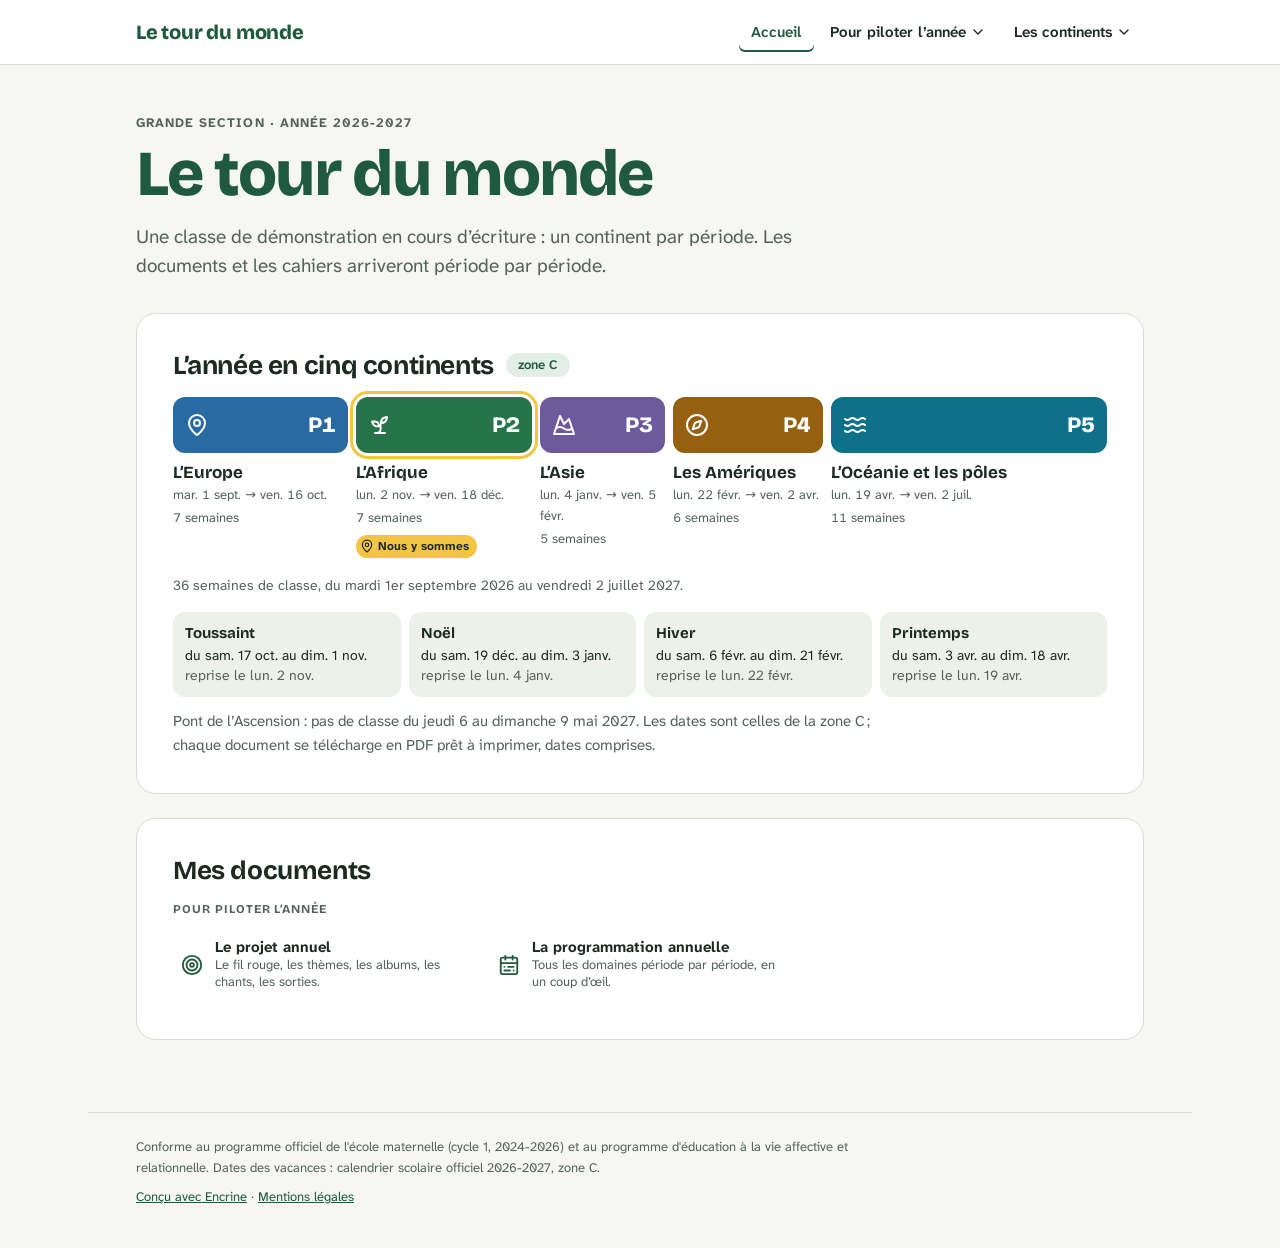
==== commit 8eaae26c: "Remontées : typographie française des textes du moteur, et classe publiée par Encrine - Espaces insé" ====
--- a/site/index.html
+++ b/site/index.html
@@ -3,8 +3,29 @@
 <head>
   <meta charset="UTF-8">
   <meta name="viewport" content="width=device-width, initial-scale=1, viewport-fit=cover">
-  <title>Ma classe</title>
-  <meta name="description" content="Toutes les progressions, la programmation et les évaluations de l'année, aux dates des vacances de la classe, à consulter et à imprimer en PDF.">
+  <!-- apercu:debut -->
+  <!-- L'aperçu de lien (scripts/apercu.py) : écrit par classe.py generer,
+       en adresses absolues au déploiement (estampiller --adresse). Ne pas
+       retoucher à la main : les messageries lisent ces balises sans JavaScript. -->
+  <title>Encrine – Le tour du monde</title>
+  <meta name="description" content="Une classe de démonstration en cours d’écriture : un continent par période. Les documents et les cahiers arriveront période par période.">
+  <meta property="og:type" content="website">
+  <meta property="og:locale" content="fr_FR">
+  <meta property="og:site_name" content="Encrine">
+  <meta property="og:title" content="Encrine – Le tour du monde">
+  <meta property="og:description" content="Une classe de démonstration en cours d’écriture : un continent par période. Les documents et les cahiers arriveront période par période.">
+  <meta property="og:url" content="./">
+  <meta property="og:image" content="partage.png">
+  <meta property="og:image:type" content="image/png">
+  <meta property="og:image:width" content="1200">
+  <meta property="og:image:height" content="630">
+  <meta property="og:image:alt" content="L’accueil du site de la classe « Le tour du monde » : Grande Section, 2026-2027.">
+  <meta name="twitter:card" content="summary_large_image">
+  <meta name="twitter:title" content="Encrine – Le tour du monde">
+  <meta name="twitter:description" content="Une classe de démonstration en cours d’écriture : un continent par période. Les documents et les cahiers arriveront période par période.">
+  <meta name="twitter:image" content="partage.png">
+  <meta name="twitter:image:alt" content="L’accueil du site de la classe « Le tour du monde » : Grande Section, 2026-2027.">
+  <!-- apercu:fin -->
   <!-- L'appli installable (scripts/appli.py) : le manifeste et les icônes
        sont fabriqués pour la classe ; la couleur de la barre et le nom sous
        l'icône d'iOS, posés par appli.js depuis le thème et classe.yml. -->
@@ -19,6 +40,50 @@
   <link rel="apple-touch-icon" href="icones/apple-touch-icon.png">
   <link rel="stylesheet" href="charte/charte.css">
   <link rel="stylesheet" href="app.css">
+  <!-- Le garde-fou : jamais « Chargement… » pour toujours. Une erreur avant
+       le premier rendu (un script qui manque, ou d'une autre publication),
+       ou pas de rendu au bout de 15 s (sur un réseau lent, plus tôt serait un faux départ) : un message et « Recharger », qui
+       désinscrit le service worker de la classe, vide ses caches et
+       recharge. app.js pose data-rendu="ok" sur <html> au premier rendu.
+       Autonome et en ES5 : il doit marcher quand tout le reste échoue. -->
+  <script id="garde-fou">
+  (function () {
+    var d = document, html = d.documentElement, montre = false;
+    function rendu() { return html.getAttribute('data-rendu') === 'ok'; }
+    function reparer() {
+      var dossier = location.href.replace(/[?#].*$/, '').replace(/[^\/]*$/, '');
+      var fin = function () { location.reload(); };
+      setTimeout(fin, 4000);
+      var sw = navigator.serviceWorker && navigator.serviceWorker.getRegistrations ?
+        navigator.serviceWorker.getRegistrations().then(function (rs) {
+          return Promise.all(rs.map(function (r) { return r.scope.indexOf(dossier) === 0 ? r.unregister() : null; }));
+        }) : Promise.resolve();
+      var cs = window.caches ? caches.keys().then(function (ns) {
+        return Promise.all(ns.map(function (n) { return n.indexOf('encrine ' + dossier) === 0 ? caches['delete'](n) : null; }));
+      }) : Promise.resolve();
+      Promise.all([sw, cs]).then(fin, fin);
+    }
+    function secours() {
+      var c = d.getElementById('contenu');
+      if (montre || rendu() || !c) return;
+      montre = true;
+      html.setAttribute('data-rendu', 'echec');
+      c.removeAttribute('aria-busy');
+      c.innerHTML = '<div class="garde-fou" role="alert" style="max-width:34em;margin:12vh auto;padding:0 24px;font:18px/1.6 system-ui,sans-serif">' +
+        '<p><strong>Le site n’a pas pu se charger.</strong></p><p>Touchez « Recharger » : la dernière version sera téléchargée.</p>' +
+        '<p><button type="button" class="btn btn-principal" style="font:inherit;padding:.5em 1.2em">Recharger</button></p></div>';
+      c.querySelector('button').onclick = function () { this.disabled = true; this.textContent = 'Rechargement…'; reparer(); };
+    }
+    window.addEventListener('error', function (e) {
+      // une erreur de script, ou un script qui n'a pas pu se charger (pas une image)
+      var t = e.target;
+      if (t && t !== window && t.tagName !== 'SCRIPT') return;
+      if (!rendu()) secours();
+    }, true);
+    window.addEventListener('unhandledrejection', function () { if (!rendu()) secours(); });
+    setTimeout(secours, 15000);
+  })();
+  </script>
 </head>
 <body data-support="ecran">
   <!-- Trois emplacements, que remplissent les gabarits (site/gabarits.js, ou
--- a/site/charte/charte.css
+++ b/site/charte/charte.css
@@ -36,6 +36,36 @@
 @font-face { font-family: "Andika"; font-style: normal; font-weight: 700; font-display: swap;
   src: url("polices/andika-latin-ext-700.woff2") format("woff2");
   unicode-range: U+0100-02BA, U+02BD-02C5, U+02C7-02CC, U+02CE-02D7, U+02DD-02FF, U+1E00-1E9F, U+1EF2-1EFF, U+2020, U+20A0-20AB, U+20AD-20C0, U+2113, U+2C60-2C7F, U+A720-A7FF; }
+
+/* ——— La mention de la marque, au pied de chaque page du matériel ———
+   Fiches, imagier, cartes-corpus : « Conçu avec Encrine · encrine.ai », en
+   petit, dans la MARGE BASSE de la page (une boîte de marge @page) — elle ne
+   prend rien au contenu, et ne peut donc pas faire déborder une fiche : la
+   règle d'une page par fiche et par planche tient, au même nombre de pages.
+   Figtree, la police du texte d'Encrine (site/marque/), à l'ardoise douce
+   de la marque : gris doux, mais lisible à la photocopie. Placée en haut de
+   la marge (à 8 mm du bord), hors de la bande que les imprimantes rognent.
+   Du socle : aucun thème ne la retire (il n'écrit pas de @page). Les
+   documents de l'enseignant ont leur propre pied (impression.css). */
+@font-face { font-family: "Figtree"; font-style: normal; font-weight: 300 900; font-display: block;
+  src: url("../marque/polices/figtree-latin.woff2") format("woff2");
+  unicode-range: U+0000-00FF, U+0131, U+0152-0153, U+02BB-02BC, U+02C6, U+02DA, U+02DC, U+0304, U+0308, U+0329, U+2000-206F, U+20AC, U+2122, U+2191, U+2193, U+2212, U+2215, U+FEFF, U+FFFD; }
+@page {
+  @bottom-center {
+    content: "Conçu avec Encrine · encrine.ai";
+    vertical-align: top; padding-top: 1.8mm;
+    font: 500 6.8pt/1 "Figtree", Arial, sans-serif; letter-spacing: .02em; color: #4a5566;
+  }
+}
+/* Une boîte de marge ne fait pas charger sa police, et sans elle Chromium
+   n'imprime RIEN dans la boîte (pas même la police de secours) : ce double
+   invisible, à la police de la mention, la fait charger dès l'ouverture de
+   la page. Pas sous @media print : chargée au moment d'imprimer, la police
+   arrive trop tard et la mention disparaît (essayé). */
+html::before {
+  content: "Conçu avec Encrine · encrine.ai"; font: 500 6.8pt "Figtree", Arial, sans-serif;
+  position: absolute; top: 0; left: 0; visibility: hidden; pointer-events: none;
+}
 
 /* ——— Jetons communs ——— */
 :root {
